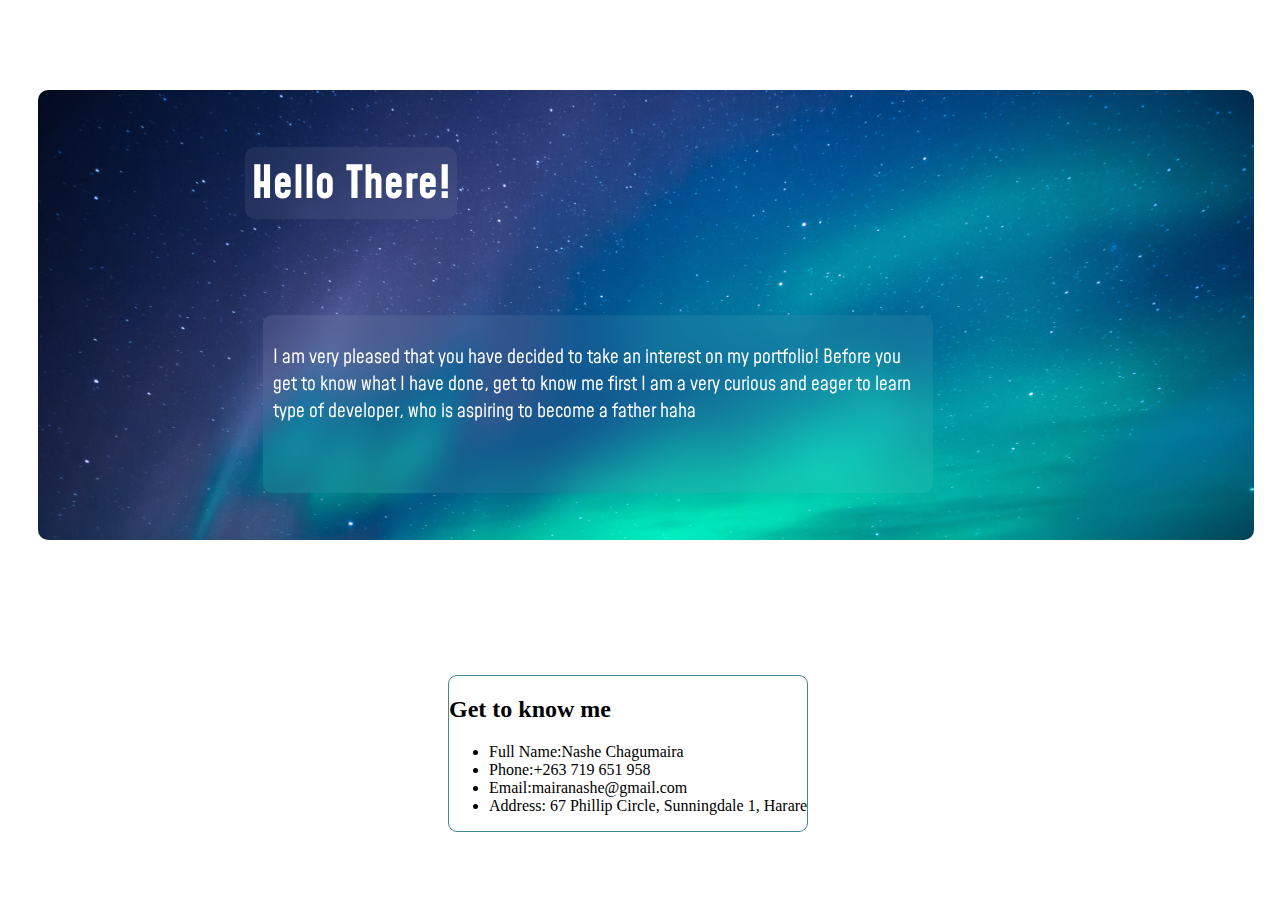
==== portfolio.html @ d49b3634 "Add files via upload" ====
<!DOCTYPE html>

<html>
    <head>
        <meta charset="utf-8">
        <meta http-equiv="X-UA-Compatible" content="IE=edge">
        <link rel="stylesheet" href="https://maxst.icons8.com/vue-static/landings/line-awesome/line-awesome/1.3.0/css/line-awesome.min.css">
        <link rel="preconnect" href="https://fonts.googleapis.com">
<link rel="preconnect" href="https://fonts.gstatic.com" crossorigin>
<link href="https://fonts.googleapis.com/css2?family=Mohave&family=Roboto+Mono:wght@100;400&display=swap" rel="stylesheet">
        <title>  My portfolio</title>
        <meta name="description" content="">
        <meta name="viewport" content="width=device-width, initial-scale=1">
        <link rel="stylesheet" href="pindex.css">
    </head>
    <body>

     <div class="social">
       <div class="media">
       
            <a href="https://www.linkedin.com/search/results/all/?keywords=nashe%20chagumaira&origin=GLOBAL_SEARCH_HEADER&sid=k6u"><i class="lab la-linkedin-in la-2x"></i></a>
            <a href="https://www.instagram.com/_nxshe4/"><i class="lab la-instagram la-2x"></i></a> 
            <a href="#"><i class="lab la-facebook la-2x"></i></a>
            <a href="https://github.com/Nxshe-116"><i class="lab la-github la-2x"></i></a>
       </div>
     </div>

        <div class="introbg"> 

         <h1 class="hello" >Hello There!</h1>
          <div class="intro">
           <br>
        <p>I am very pleased that you have decided to take an interest on my portfolio! 
         Before you get to know what I have done, get to know me first
         I am a very curious and eager to learn type of developer, who is aspiring to become a father haha</p>
    </div>
      
      </div>  
        
      <div class="About">
    <h2>Get to know me</h2>
    <ul class="info">
      <li><span class="first-block">Full Name:</span><span class="second-block">Nashe Chagumaira</span></li>
      <li><span class="first-block">Phone:</span><span class="second-block">+263 719 651 958</span></li>
      <li><span class="first-block">Email:</span><span class="second-block">mairanashe@gmail.com</span></li>
      <li><span class="first-block">Address:</span><span class="second-block"> 67 Phillip Circle, Sunningdale 1, Harare</span></li>
    </ul>
      </div>
    </body>
</html>
---- pindex.css ----
.introbg{
    background-image: url(picture.jpg);
    display: flex;
background-size: cover ;
background-repeat: no-repeat;
    position: absolute;
    height: 50%;
   top: 10%;
    width: 95%;
    border-radius: 10px;
left: 3%;
right: 5%;
}

a{
    color: #000;
}
.social{
    position: absolute;
    top:2%;
    right: 5%;
    height: 40px;
    display: flex;
    justify-content: space-around;
    border-bottom: 1px solid #408697;
    
}
.media{
    display: flex;
    justify-content: space-evenly;
}
.intro{
background-color: #ffffff10;
backdrop-filter: blur(12px);
display: flex;
position: relative;
color: white;
font-family: 'Mohave', sans-serif;
font-size: larger;
height: 35%;
padding: 10px;
width: 650px;
-webkit-backdrop-filter: blur(12px);
top: 50%;
left:1%;
border-radius: 9px;
}

.hello{
    background-color: #ffffff10;
backdrop-filter: blur(12px);
border-radius: 10px;
-webkit-backdrop-filter: blur(12px);
height: 60px;
padding: .5%;
top: 6%;
    left:17%;
    position: relative;
    color: white; 
    font-size: 45px;
    font-family: 'Mohave', sans-serif; 
}

.About{
    display: flex;
    position: absolute;
    top: 75%;
    left: 35%;
    padding: 10px,10px,10px,10px;
    border: 1PX solid #408697;
    border-radius: 9px;
display: block;
}
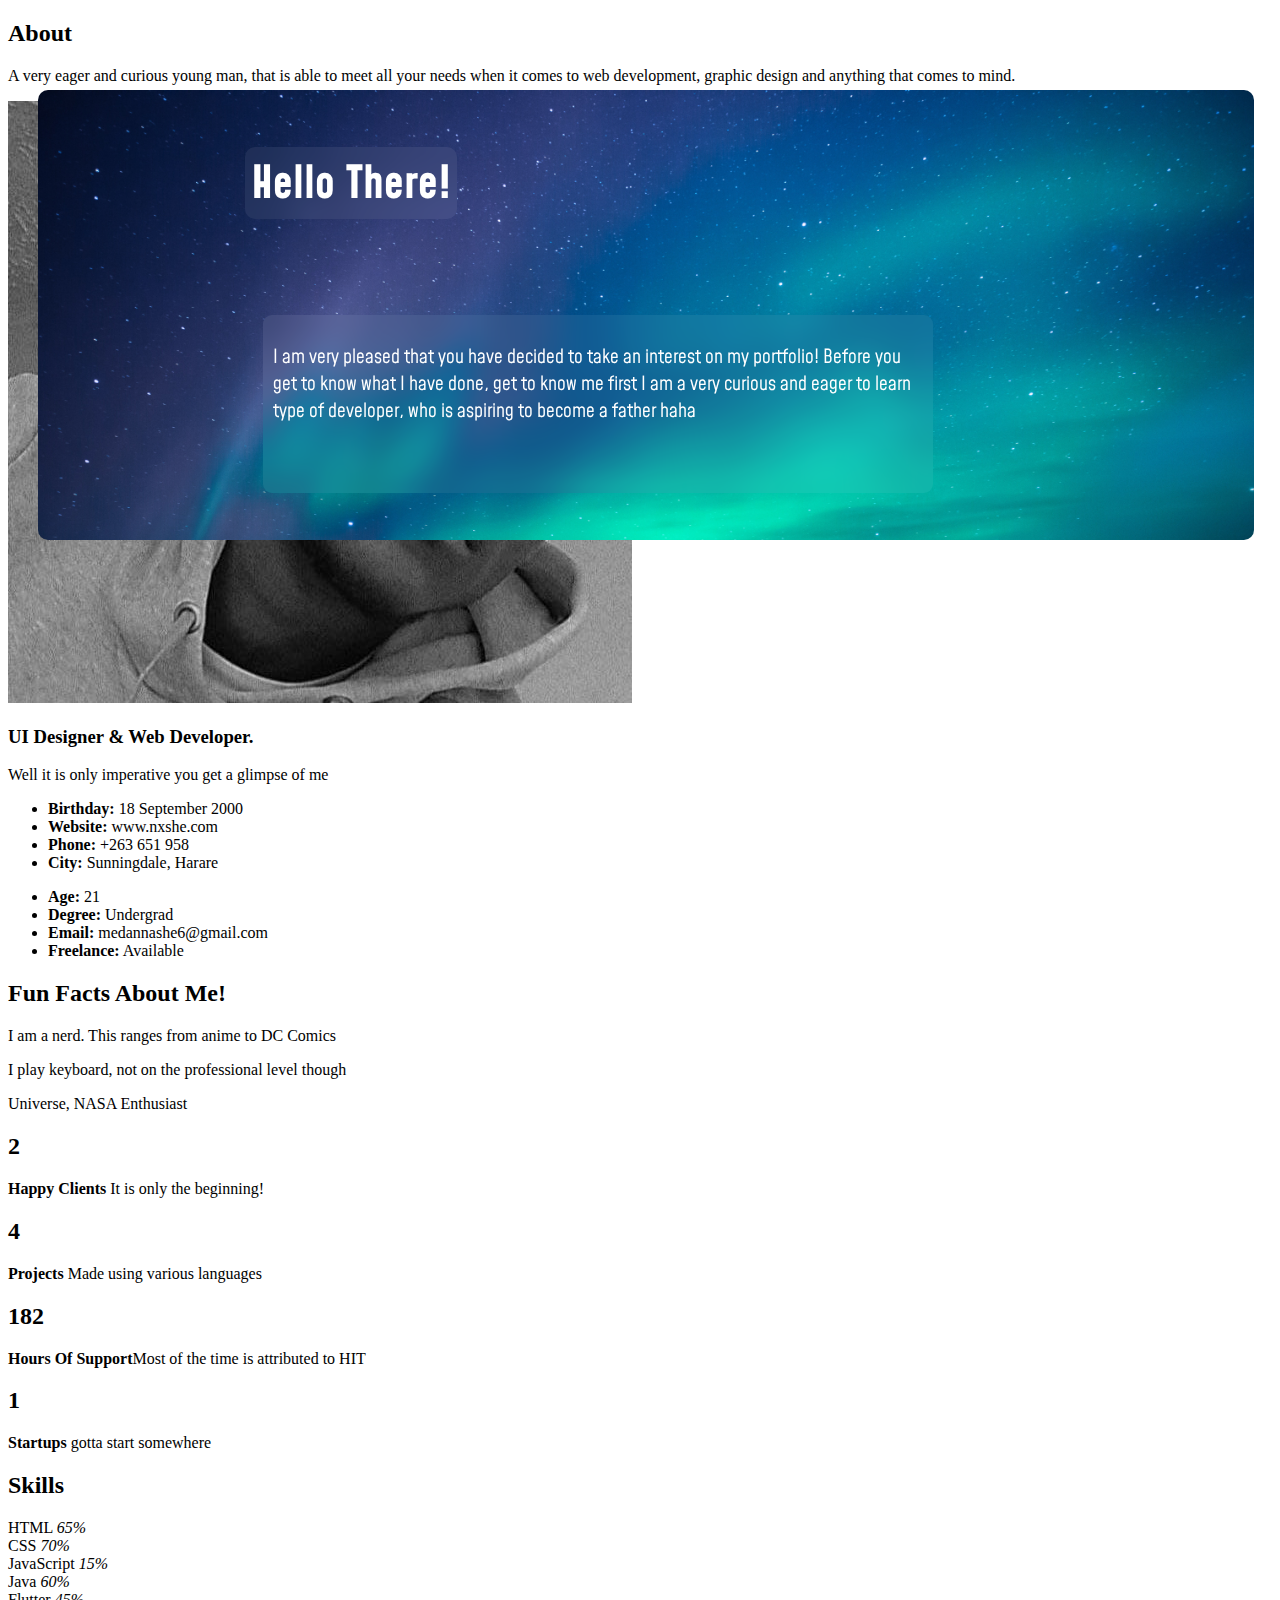
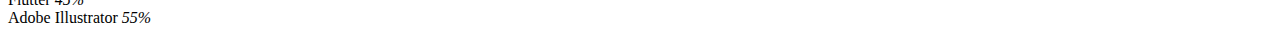
==== commit 5eed5a76: "Update portfolio.html" ====
--- a/portfolio.html
+++ b/portfolio.html
@@ -8,6 +8,7 @@
         <link rel="preconnect" href="https://fonts.googleapis.com">
 <link rel="preconnect" href="https://fonts.gstatic.com" crossorigin>
 <link href="https://fonts.googleapis.com/css2?family=Mohave&family=Roboto+Mono:wght@100;400&display=swap" rel="stylesheet">
+<link href="https://fonts.googleapis.com/css2?family=Mohave&family=Roboto+Mono:ital,wght@0,100;0,400;1,100&display=swap" rel="stylesheet">
         <title>  My portfolio</title>
         <meta name="description" content="">
         <meta name="viewport" content="width=device-width, initial-scale=1">
@@ -36,15 +37,156 @@
     </div>
       
       </div>  
+      <section id="about" class="about">
+        <div class="container">
+  
+          <div class="section-title">
+            <h2 class="abt">About</h2>
+            <p class="info">A very eager and curious young man, that is able to meet all your needs when it comes to web development, graphic design and anything that comes to mind.</p>
+          </div>
+  
+          <div class="row">
+            <div class="col4" data-aos="fade-right">
+              <img src="ME.jpg" class="img" alt="">
+            </div>
+            <div class="about-content">
+              <h3 class="titles">UI Designer &amp; Web Developer.</h3>
+              <p class="eh">
+              Well it is only imperative you get a glimpse of me
+              </p>
+              <div class="row1">
+                <div class="col">
+                  <ul>
+                    <li><i id="ed" class="la la-chevron-right"></i> <strong>Birthday:</strong> <span>18 September 2000</span></li>
+                    <li><i id="ed" class="la la-chevron-right"></i> <strong>Website:</strong> <span>www.nxshe.com</span></li>
+                    <li><i id="ed" class="la la-chevron-right"></i> <strong>Phone:</strong> <span>+263 651 958</span></li>
+                    <li><i id="ed" class="la la-chevron-right"></i> <strong>City:</strong> <span>Sunningdale, Harare</span></li>
+                  </ul>
+                </div>
+                <div class="col">
+                  <ul>
+                    <li><i id="ed" class="la la-chevron-right"></i> <strong>Age:</strong> <span>21</span></li>
+                    <li><i id="ed" class="la la-chevron-right"></i> <strong>Degree:</strong> <span>Undergrad</span></li>
+                    <li><i id="ed" class="la la-chevron-right"></i> <strong>Email:</strong> <span>medannashe6@gmail.com</span></li>
+                    <li><i id="ed" class="la la-chevron-right"></i> <strong>Freelance:</strong> <span>Available</span></li>
+                  </ul>
+                </div>
+              </div>
+            
+            </div>
+          </div>
+          <!--End of about-->
+
+          <section id="facts" class="facts">
+            <div class="container">
+      
+              <div class="section-title">
+                <h2 class="abt">Fun Facts About Me!</h2>
+                <p class="ff">I am a nerd. This ranges from anime to DC Comics</p>
+                <p class="ff">I play keyboard, not on the professional level though</p>
+                <p class="ff">Universe, NASA Enthusiast</p>
+              </div>
+      
+              <div class="information1">
+      
+                <div>
+                  <div class="count-box">
+                    <h2 class="fig"><i class="lar la-grin-beam"></i>  2</h2>
+ 
+                    <p><strong>Happy Clients</strong> It is only the beginning!</p>
+                  </div>
+                </div>
+
+                <div>
+                  <div class="count-box">
+                    <h2 class="fig"><i class="las la-tasks"></i> 4</h2>
+                    
+                    <p><strong>Projects</strong> Made using various languages</p>
+                  </div>
+                </div>
+      
+                <div>
+                  <div class="count-box">
+                     <h2 class="fig"><i class="las la-headset"></i>182</h2>
+              <p><strong>Hours Of Support</strong>Most of the time is attributed to HIT</p>
+                  </div>
+                </div>
+      
+                <div >
+                  <div class="count-box">
+                     <h2 class="fig"><i class="lar la-user-circle "></i> 1</h2>
+                  
+                    <p><strong>Startups</strong> gotta start somewhere</p>
+                  </div>
+                </div>
+      
+              
+      </div>
+            </div>
+            <!--End of Facts-->
+
+            <section id="skills" class="skills section-bg">
+              <div class="section-title">
+                  <h2 class="abt">Skills</h2>
+                </div>
+                <div class="container1">
+                      
         
-      <div class="About">
-    <h2>Get to know me</h2>
-    <ul class="info">
-      <li><span class="first-block">Full Name:</span><span class="second-block">Nashe Chagumaira</span></li>
-      <li><span class="first-block">Phone:</span><span class="second-block">+263 719 651 958</span></li>
-      <li><span class="first-block">Email:</span><span class="second-block">mairanashe@gmail.com</span></li>
-      <li><span class="first-block">Address:</span><span class="second-block"> 67 Phillip Circle, Sunningdale 1, Harare</span></li>
-    </ul>
-      </div>
+                <div class="row-skills-content">
+        
+                  <div class="col5">
+        
+                    <div class="progress">
+                      <span class="skill">HTML <i class="val">65%</i></span>
+                      <div class="progress-bar-wrap">
+                        <div class="progress-bar" role="progressbar" aria-valuenow="65" aria-valuemin="0" aria-valuemax="100"></div>
+                      </div>
+                    </div>
+        
+                    <div class="progress">
+                      <span class="skill">CSS <i class="val">70%</i></span>
+                      <div class="progress-bar-wrap">
+                        <div class="progress-bar" role="progressbar" aria-valuenow="70" aria-valuemin="0" aria-valuemax="100"></div>
+                      </div>
+                    </div>
+        
+                    <div class="progress">
+                      <span class="skill">JavaScript <i class="val">15%</i></span>
+                      <div class="progress-bar-wrap">
+                        <div class="progress-bar" role="progressbar" aria-valuenow="15" aria-valuemin="0" aria-valuemax="100"></div>
+                      </div>
+                    </div>
+        
+                  </div>
+        
+                  <div class="col6">
+        
+                    <div class="progress">
+                      <span class="skill">Java <i class="val">60%</i></span>
+                      <div class="progress-bar-wrap">
+                        <div class="progress-bar" role="progressbar" aria-valuenow="60" aria-valuemin="0" aria-valuemax="100"></div>
+                      </div>
+                    </div>
+        
+                    <div class="progress">
+                      <span class="skill">Flutter <i class="val">45%</i></span>
+                      <div class="progress-bar-wrap">
+                        <div class="progress-bar" role="progressbar" aria-valuenow="45" aria-valuemin="0" aria-valuemax="100"></div>
+                      </div>
+                    </div>
+        
+                    <div class="progress">
+                      <span class="skill">Adobe Illustrator <i class="val">55%</i></span>
+                      <div class="progress-bar-wrap">
+                        <div class="progress-bar" role="progressbar" aria-valuenow="55" aria-valuemin="0" aria-valuemax="100"></div>
+                      </div>
+                    </div>
+        
+                  </div>
+        
+                </div>
+        
+              </div>
+            </section>
     </body>
-</html>+</html>
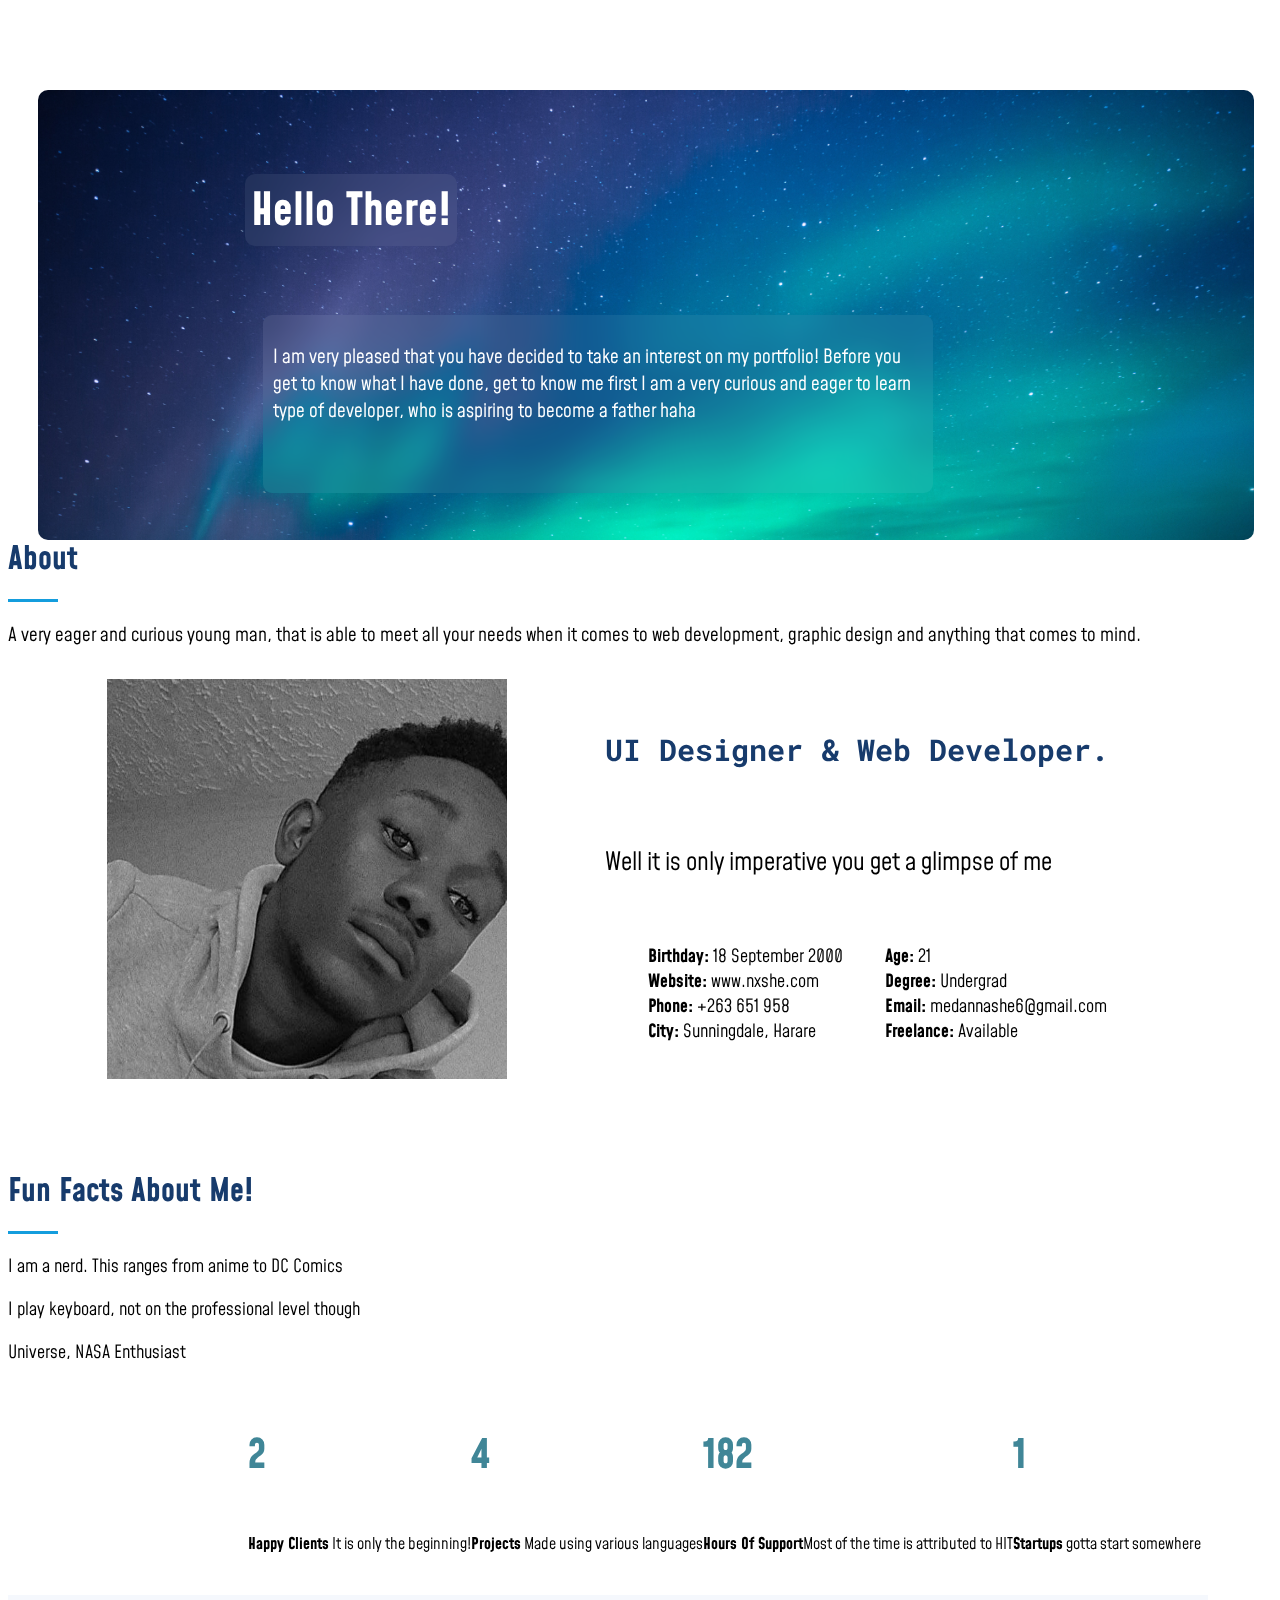
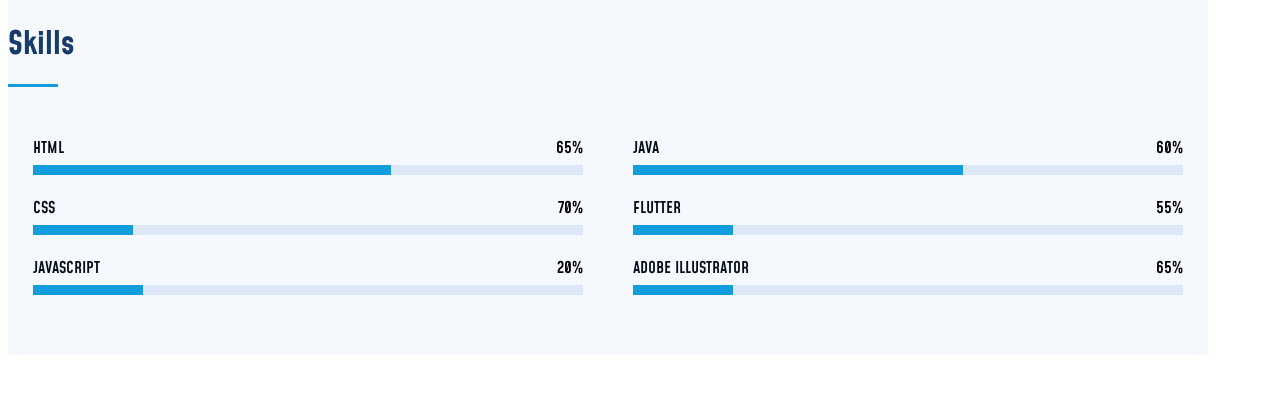
==== commit 45aa8502: "Update portfolio.html" ====
--- a/portfolio.html
+++ b/portfolio.html
@@ -139,21 +139,21 @@
                     <div class="progress">
                       <span class="skill">HTML <i class="val">65%</i></span>
                       <div class="progress-bar-wrap">
-                        <div class="progress-bar" role="progressbar" aria-valuenow="65" aria-valuemin="0" aria-valuemax="100"></div>
+                        <div id="HTML" class="progress-bar"></div>
                       </div>
                     </div>
         
                     <div class="progress">
                       <span class="skill">CSS <i class="val">70%</i></span>
                       <div class="progress-bar-wrap">
-                        <div class="progress-bar" role="progressbar" aria-valuenow="70" aria-valuemin="0" aria-valuemax="100"></div>
+                        <div id="css" class="progress-bar"></div>
                       </div>
                     </div>
         
                     <div class="progress">
-                      <span class="skill">JavaScript <i class="val">15%</i></span>
+                      <span class="skill">JavaScript <i class="val">20%</i></span>
                       <div class="progress-bar-wrap">
-                        <div class="progress-bar" role="progressbar" aria-valuenow="15" aria-valuemin="0" aria-valuemax="100"></div>
+                        <div id="JS" class="progress-bar"></div>
                       </div>
                     </div>
         
@@ -164,21 +164,21 @@
                     <div class="progress">
                       <span class="skill">Java <i class="val">60%</i></span>
                       <div class="progress-bar-wrap">
-                        <div class="progress-bar" role="progressbar" aria-valuenow="60" aria-valuemin="0" aria-valuemax="100"></div>
+                        <div id="java" class="progress-bar"></div>
                       </div>
                     </div>
         
                     <div class="progress">
-                      <span class="skill">Flutter <i class="val">45%</i></span>
+                      <span class="skill">Flutter <i class="val">55%</i></span>
                       <div class="progress-bar-wrap">
-                        <div class="progress-bar" role="progressbar" aria-valuenow="45" aria-valuemin="0" aria-valuemax="100"></div>
+                        <div class="progress-bar"></div>
                       </div>
                     </div>
         
                     <div class="progress">
-                      <span class="skill">Adobe Illustrator <i class="val">55%</i></span>
+                      <span class="skill">Adobe Illustrator <i class="val">65%</i></span>
                       <div class="progress-bar-wrap">
-                        <div class="progress-bar" role="progressbar" aria-valuenow="55" aria-valuemin="0" aria-valuemax="100"></div>
+                        <div class="progress-bar"></div>
                       </div>
                     </div>
         
--- a/pindex.css
+++ b/pindex.css
@@ -1,3 +1,11 @@
+i{
+    color: #000;
+}
+.eh{
+    font-family: 'Mohave', sans-serif; 
+    font-size: 25px;
+}
+
 .introbg{
     background-image: url(picture.jpg);
     display: flex;
@@ -53,7 +61,7 @@
 -webkit-backdrop-filter: blur(12px);
 height: 60px;
 padding: .5%;
-top: 6%;
+top: 12%;
     left:17%;
     position: relative;
     color: white; 
@@ -72,3 +80,196 @@
 display: block;
 }
 
+.about .content h3 {
+    font-weight: 700;
+    font-size: 26px;
+    color: #173b6c;
+  }
+  .about .content ul {
+    list-style: none;
+    padding: 0;
+  }
+  .about .content ul li {
+    margin-bottom: 20px;
+    display: flex;
+    align-items: center;
+  }
+  .about .content ul strong {
+    margin-right: 10px;
+  }
+  .about .content ul i {
+    font-size: 16px;
+    margin-right: 5px;
+    color: #149ddd;
+    line-height: 0;
+  }
+  .about .content p:last-child {
+    margin-bottom: 0;
+  }
+  
+  section {
+    padding: 60px 0;
+    overflow: hidden;
+  }
+  
+  .section-bg {
+    background: #f5f8fd;
+  }
+  
+  .section-title {
+    padding-bottom: 30px;
+  }
+  .section-title h2 {
+    font-size: 32px;
+    font-weight: bold;
+    margin-bottom: 20px;
+    padding-bottom: 20px;
+    position: relative;
+    color: #173b6c;
+  }
+  .section-title h2::after {
+    content: "";
+    position: absolute;
+    display: block;
+    width: 50px;
+    height: 3px;
+    background: #149ddd;
+    bottom: 0;
+    left: 0;
+  }
+  .section-title p {
+    margin-bottom: 0;
+  }
+
+  #about{
+      display: flex;
+      position: absolute;
+      top: 50%;
+  }
+
+  .img{
+      height: 400px;
+      width: 400px;
+  }
+
+  .about-content{
+      display: flex;
+      flex-direction: column;
+      justify-content: space-evenly;
+    
+  }
+ 
+  .row, .row1{
+    display: flex;
+    flex-direction: row;
+    justify-content: space-evenly;
+  }
+
+  .li, ul{
+list-style: none;
+  }
+
+.col, .ff{
+    font-family: 'Mohave', sans-serif; 
+font-size: large;
+  }
+
+.titles{
+    font-size: 30px;
+    font-family: 'Roboto Mono', monospace;
+color: #173b6c;
+}
+
+#ed{
+    color: #149ddd;
+}
+
+.abt{
+    font-family: 'Mohave', sans-serif; 
+    
+}
+
+.information1{
+    display: flex;
+    justify-content: space-between;
+    font-family: 'Mohave', sans-serif; 
+    position: absolute;
+    left: 20%;
+ 
+}
+
+.fig{
+    font-size: 40px;
+    color: #408697 ;
+}
+
+.count-box{
+    display: flex;
+    justify-content: space-between;
+    flex-direction: column;
+}
+
+#skills{
+    display: flex;
+    position: relative;
+    flex-direction: column;
+    top: 200px;
+    width: 1200px;
+    height: 500px;
+    padding: 0px;
+}
+
+.skills .progress {
+    height: 60px;
+    display: block;
+    background: none;
+    border-radius: 0;
+  }
+  .skills .progress .skill {
+    padding: 0;
+    margin: 0 0 6px 0;
+    text-transform: uppercase;
+    display: block;
+    font-weight: 600;
+    font-family: 'Mohave', sans-serif; 
+    color: #050d18;
+  }
+  .skills .progress .skill .val {
+    float: right;
+    font-style: normal;
+  }
+  .skills .progress-bar-wrap {
+    background: #dce8f8;
+    height: 10px;
+    width: 550px;
+  }
+  .skills .progress-bar {
+    width: 100px;
+    height: 10px;
+    transition: 0.9s;
+    background-color: #149ddd;
+
+  }
+  
+  .row-skills-content{
+      display: flex;
+      flex-direction: row;
+      justify-content: space-around;
+  }
+
+  .info{
+    font-family: 'Mohave', sans-serif; 
+    font-size: 19px;
+  }
+
+  .container1{
+      display: flex;
+      flex-direction: column;
+  }
+
+  #HTML{width: 65%;}
+  #CSS{width: 70%;}
+  #JS{width: 20%;}
+  #java{width: 60%;}
+  #flutter{width: 55%;}
+  #ai{width: 65%;}
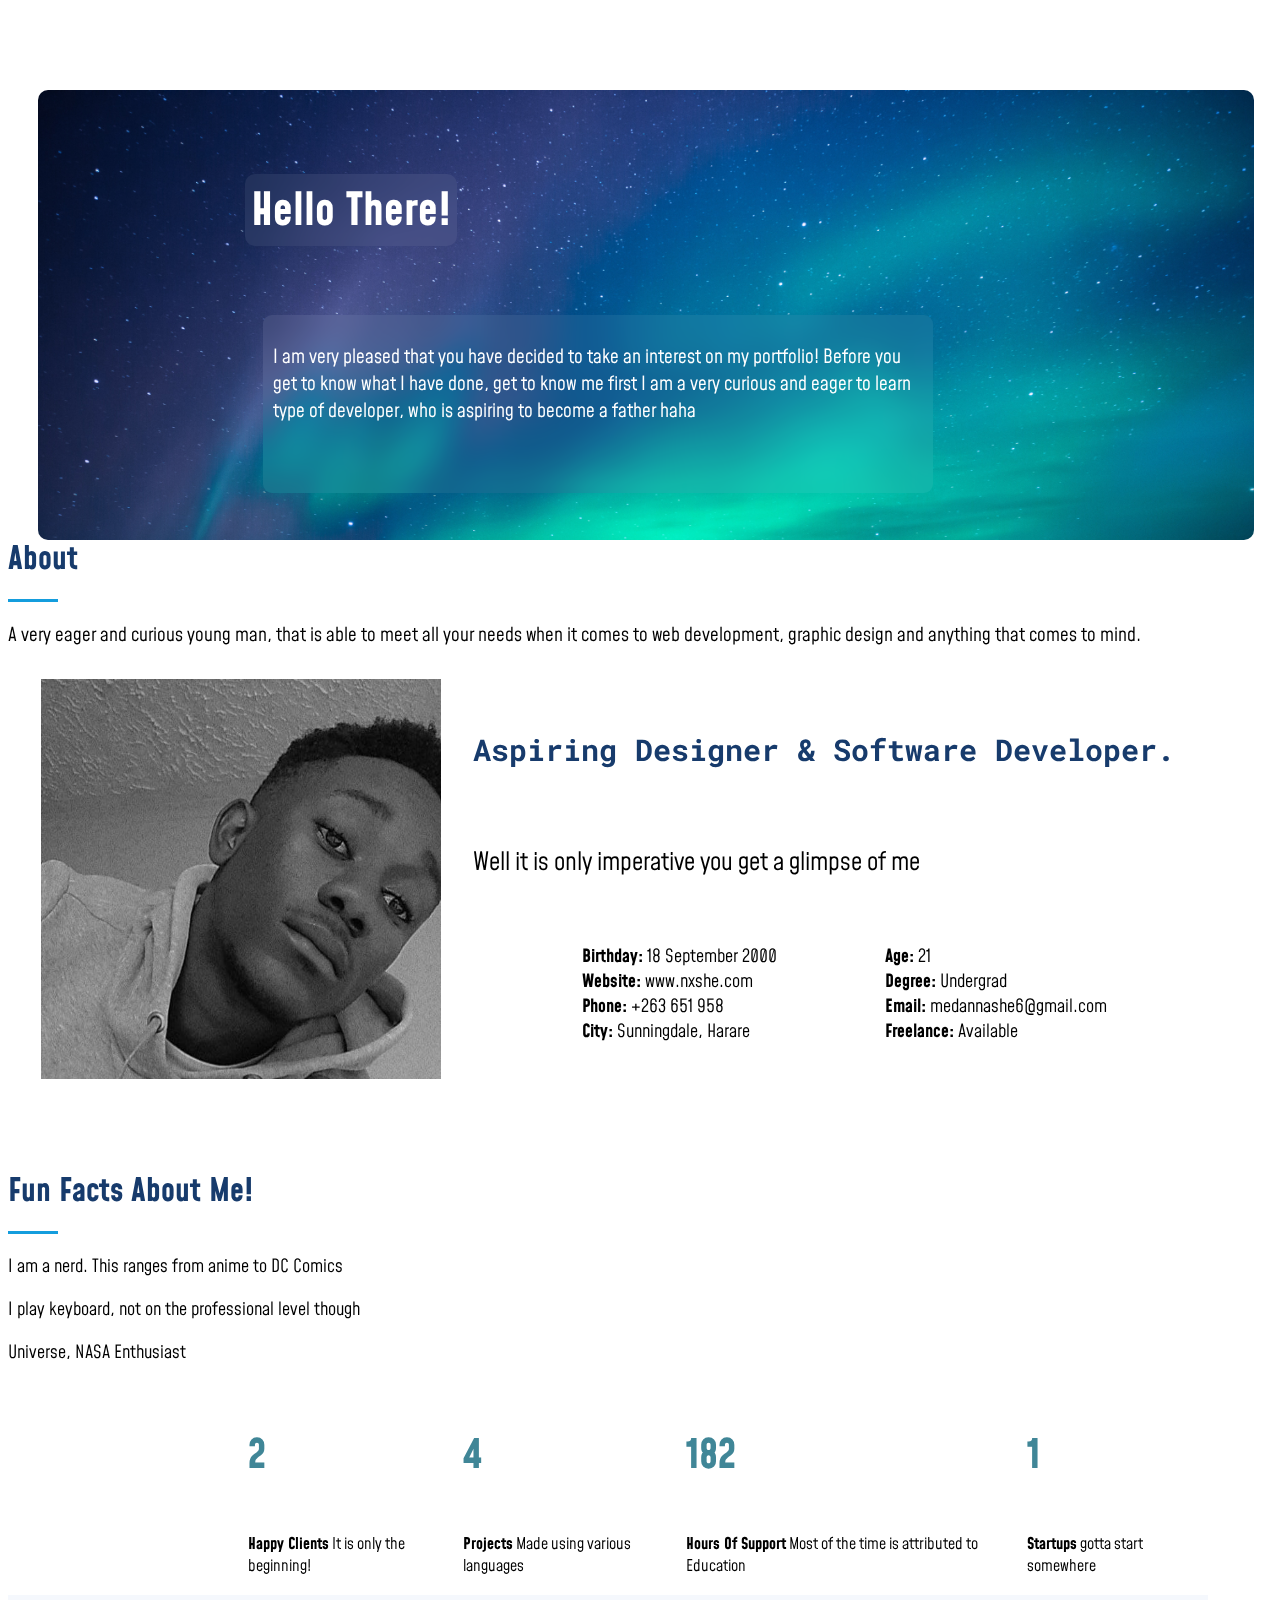
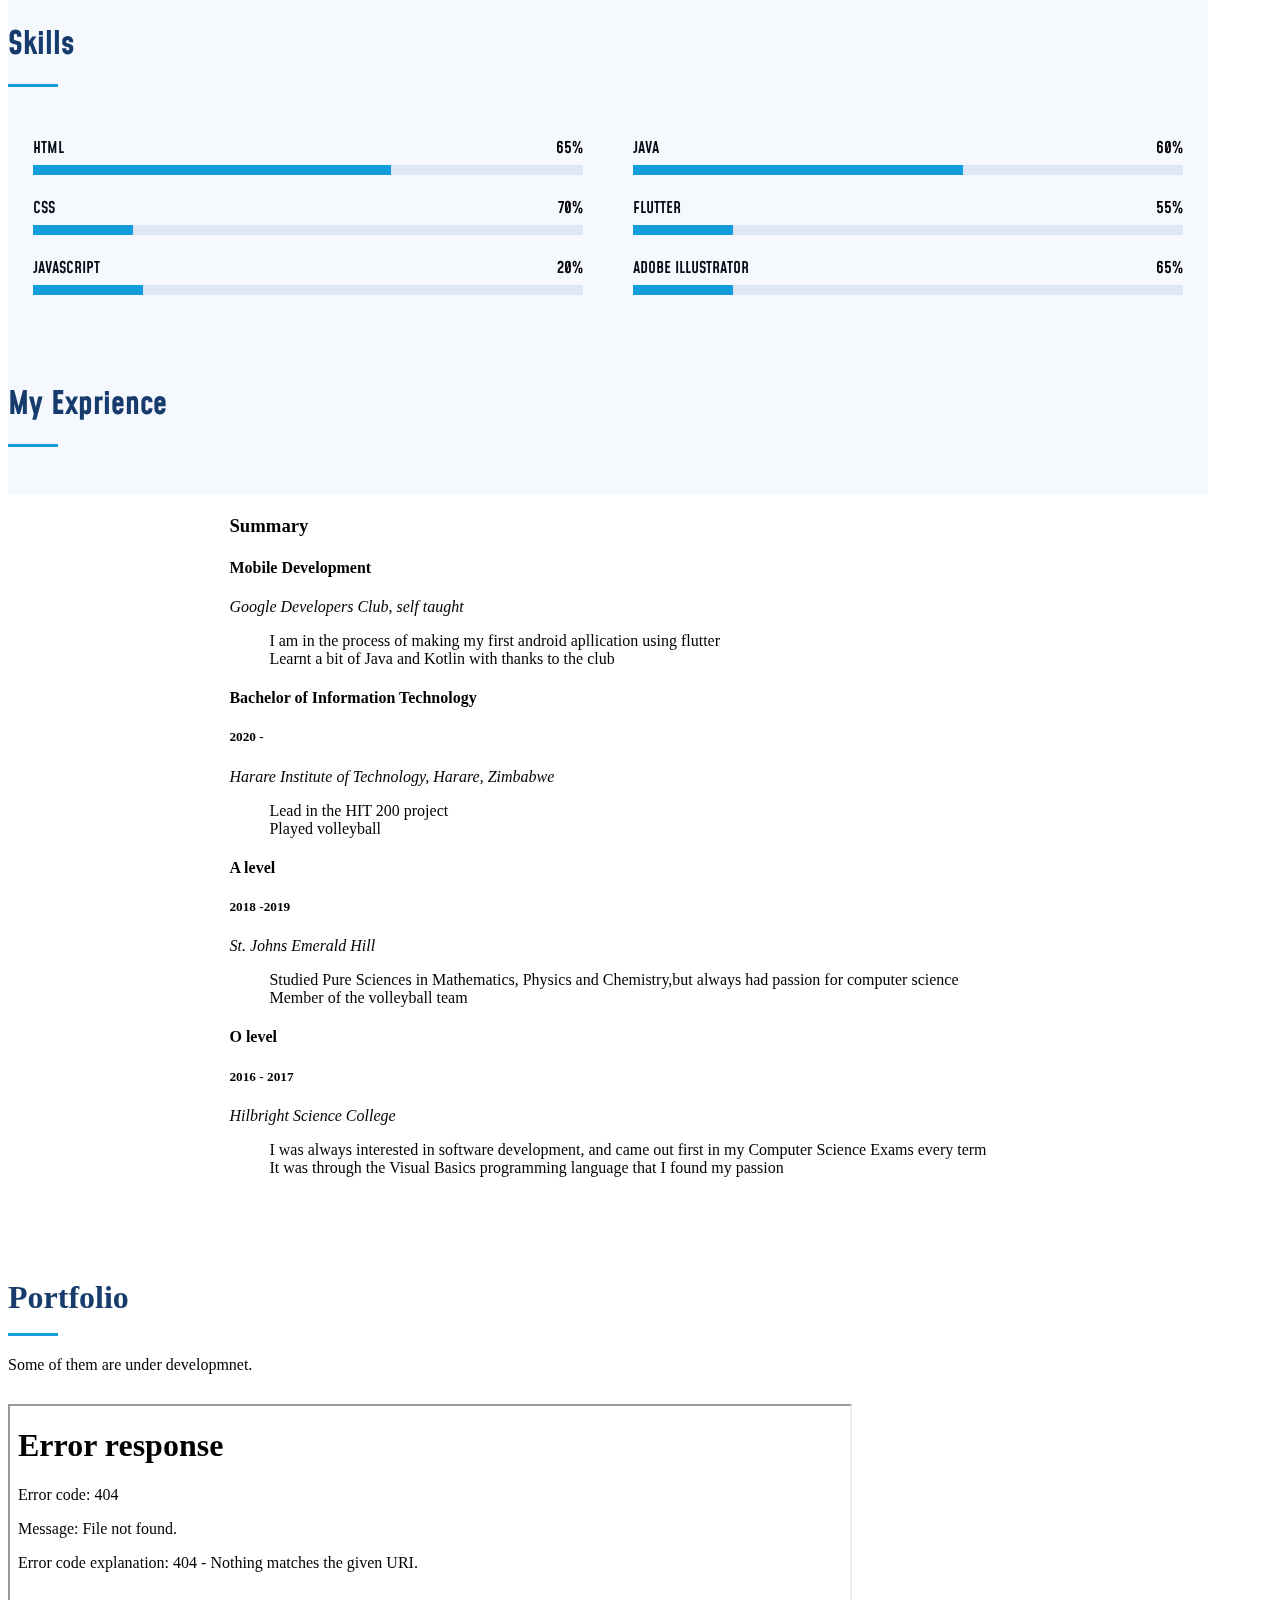
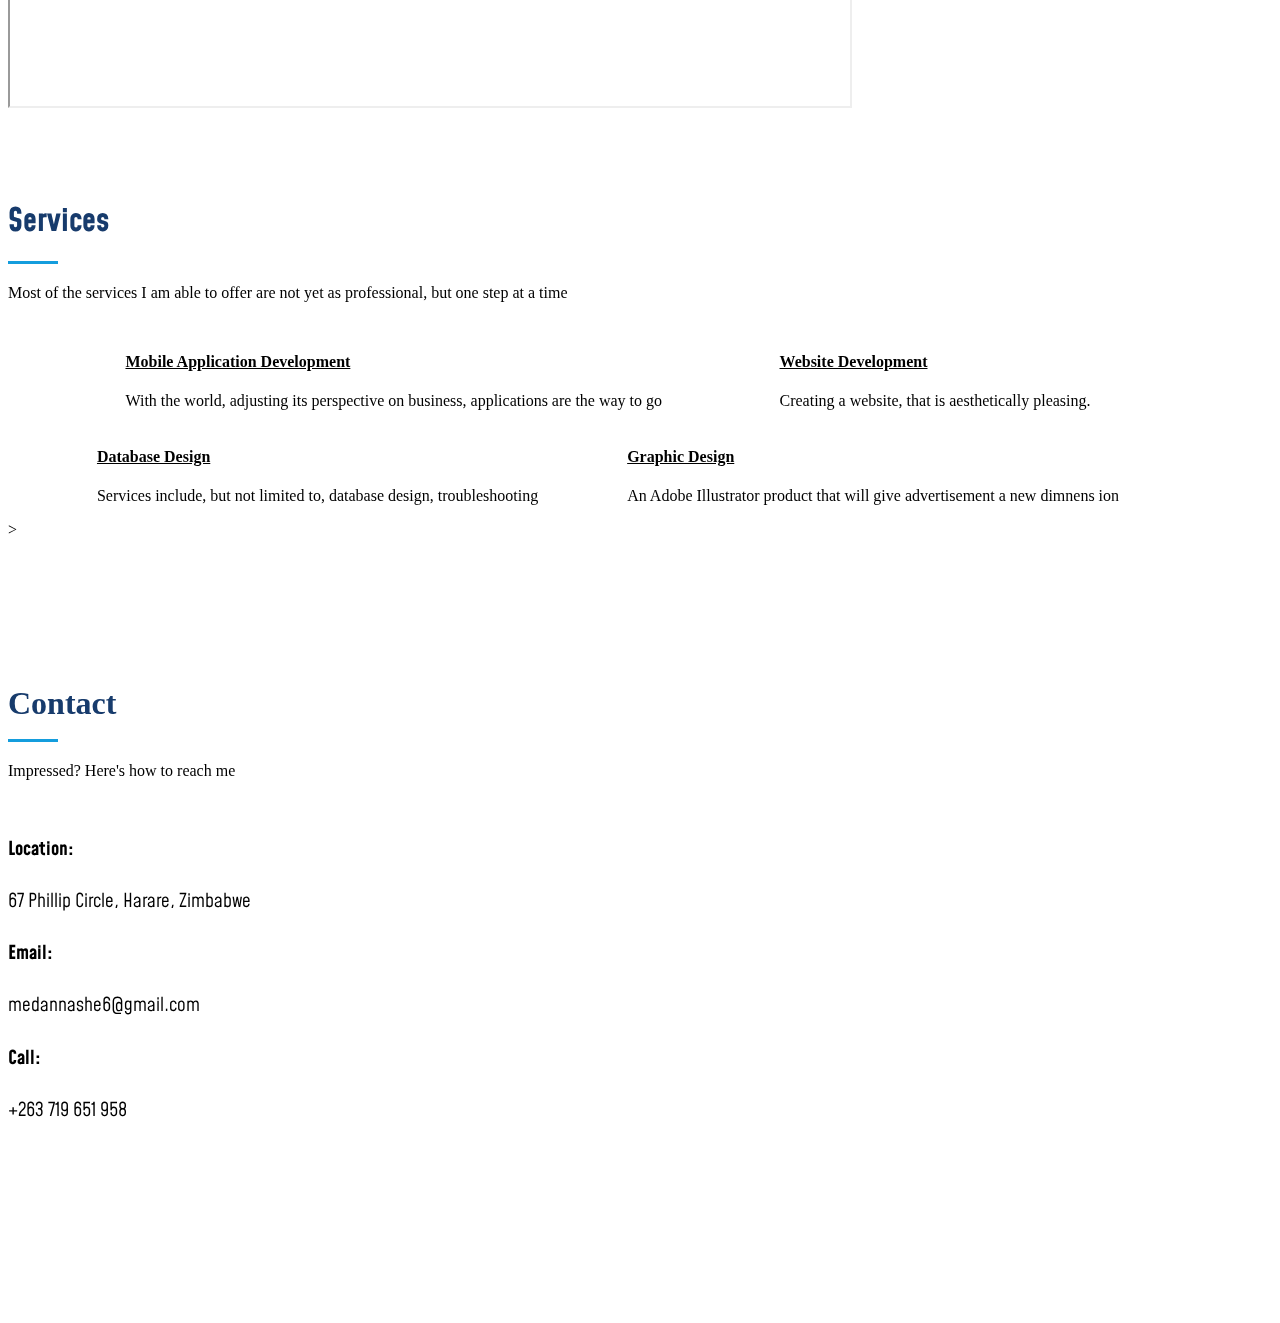
==== commit 162c2de3: "Update portfolio.html" ====
--- a/portfolio.html
+++ b/portfolio.html
@@ -14,6 +14,7 @@
         <meta name="viewport" content="width=device-width, initial-scale=1">
         <link rel="stylesheet" href="pindex.css">
     </head>
+  
     <body>
 
      <div class="social">
@@ -50,7 +51,7 @@
               <img src="ME.jpg" class="img" alt="">
             </div>
             <div class="about-content">
-              <h3 class="titles">UI Designer &amp; Web Developer.</h3>
+              <h3 class="titles">Aspiring Designer &amp; Software Developer.</h3>
               <p class="eh">
               Well it is only imperative you get a glimpse of me
               </p>
@@ -108,7 +109,7 @@
                 <div>
                   <div class="count-box">
                      <h2 class="fig"><i class="las la-headset"></i>182</h2>
-              <p><strong>Hours Of Support</strong>Most of the time is attributed to HIT</p>
+              <p><strong>Hours Of Support</strong> Most of the time is attributed to Education</p>
                   </div>
                 </div>
       
@@ -188,5 +189,143 @@
         
               </div>
             </section>
+
+            <section id="Edbg" class="Edbg">
+              <div class="container">
+        
+                <div class="section-title">
+                  <h2 class="abt">My Exprience</h2>
+                </div>
+        
+                <div class="row">
+                  <div>
+                    <h3 class="Edbg-title">Summary</h3>
+                    <div class="Edbg-item">
+                      <h4> Mobile Development</h4>
+                      <p><em>Google Developers Club, self taught</em></p>
+                      <ul>
+                        <li>I am in the process of making my first android apllication using flutter</li>
+                        <li> Learnt a bit of Java and Kotlin with thanks to the club</li>
+                        
+                      </ul>
+                    </div>
+
+                    <div class="Edbg-item">
+                      <h4>Bachelor of Information Technology</h4>
+                      <h5>2020 - </h5>
+                      <p><em>Harare Institute of Technology, Harare, Zimbabwe</em></p>
+                      <ul>
+                        <li class="bg">Lead in the HIT 200 project</li>
+                        <li class="bg">Played volleyball</li>
+                    </div>
+                    <div class="Edbg-item">
+                      <h4>A level</h4>
+                      <h5>2018 -2019 </h5>
+                      <p><em>St. Johns Emerald Hill</em></p>
+                      <ul>
+                        <li class="bg">Studied Pure Sciences in Mathematics, Physics and Chemistry,but always had passion for computer science</li>
+                        <li class="bg">Member of the volleyball team</li>
+                      
+                    </div>
+
+
+                    <div class="Edbg-item">
+                      <h4>O level</h4>
+                      <h5>2016 - 2017 </h5>
+                      <p><em>Hilbright Science College</em></p>
+                      <ul>
+                        <li class="bg" >I was always interested in software development, and came out first in my Computer Science Exams every term</li>
+                        <li class="bg"> It was through the Visual Basics programming language that I found my passion</li>
+                    </div>
+                      </div>
+                  </div>
+                 
+              </div>
+            </section>
+              
+            <div class="section-title">
+              <h2>Portfolio</h2>
+              <p>Some of them are under developmnet.</p>
+      </div>
+      <iframe scrolling="no"  src="simple.html" width="70%" height="300" >
+      </iframe>
+    
+      
+      <section id="services" class="services">
+        <div class="servicecontainer">
+  
+          <div class="section-title">
+            <h2 class="abt">Services</h2>
+            <p> Most of the services I am able to offer are not yet as professional, but one step at a time</p> </div>
+  
+          <div class="row">
+            <div class="icon-box">
+              <div class="icon"><i class="la la-mobile phone"></i></div>
+              <h4 class="title"><a href="">Mobile Application Development</a></h4>
+              <p class="description">With the world, adjusting its perspective on business, applications are the way to go</p>
+            </div>
+            <div class="icon-box">
+              <div class="icon"><i class="las la-desktop"></i></div>
+              <h4 class="title"><a href="">Website Development</a></h4>
+              <p class="description">Creating a website, that is aesthetically pleasing.</p>
+            </div>
+           
+</div>
+<div class="row">
+  <div class="icon-box">
+    <div class="icon"><i class="las la-database"></i></div>
+    <h4 class="title"><a href="">Database Design</a></h4>
+    <p class="description">Services include, but not limited to, database design, troubleshooting</p>
+  </div>
+  <div class="icon-box">
+    <div class="icon"><i class="lab la-adobe"></i></div>
+    <h4 class="title"><a href="">Graphic Design</a></h4>
+    <p class="description">An Adobe Illustrator product that will give advertisement a new dimnens  ion</p>
+  </div>
+
+  </div>
+  </div>>
+</section>
+
+<section id="contact" class="contact">
+  <div class="container">
+
+    <div class="section-title">
+      <h2>Contact</h2>
+      <p>Impressed? Here's how to reach me</p>
+    </div>
+
+    <div class="card-row">
+
+      <div class="col7">
+        <div class="info">
+          <div class="address">
+            <i class="lar la-map"></i>
+            <h4>Location:</h4>
+            <p>67 Phillip Circle, Harare, Zimbabwe</p>
+          </div>
+
+          <div class="email">
+            <i class="la la-envelope"></i>
+            <h4>Email:</h4>
+            <p>medannashe6@gmail.com</p>
+          </div>
+
+          <div class="phone">
+            <i class="la la-phone"></i>
+            <h4>Call:</h4>
+            <p>+263 719 651 958</p>
+          </div>
+
+         </div>
+
+      </div>
+
+     
+    </div>
+
+  </div>
+</section>
+
     </body>
 </html>
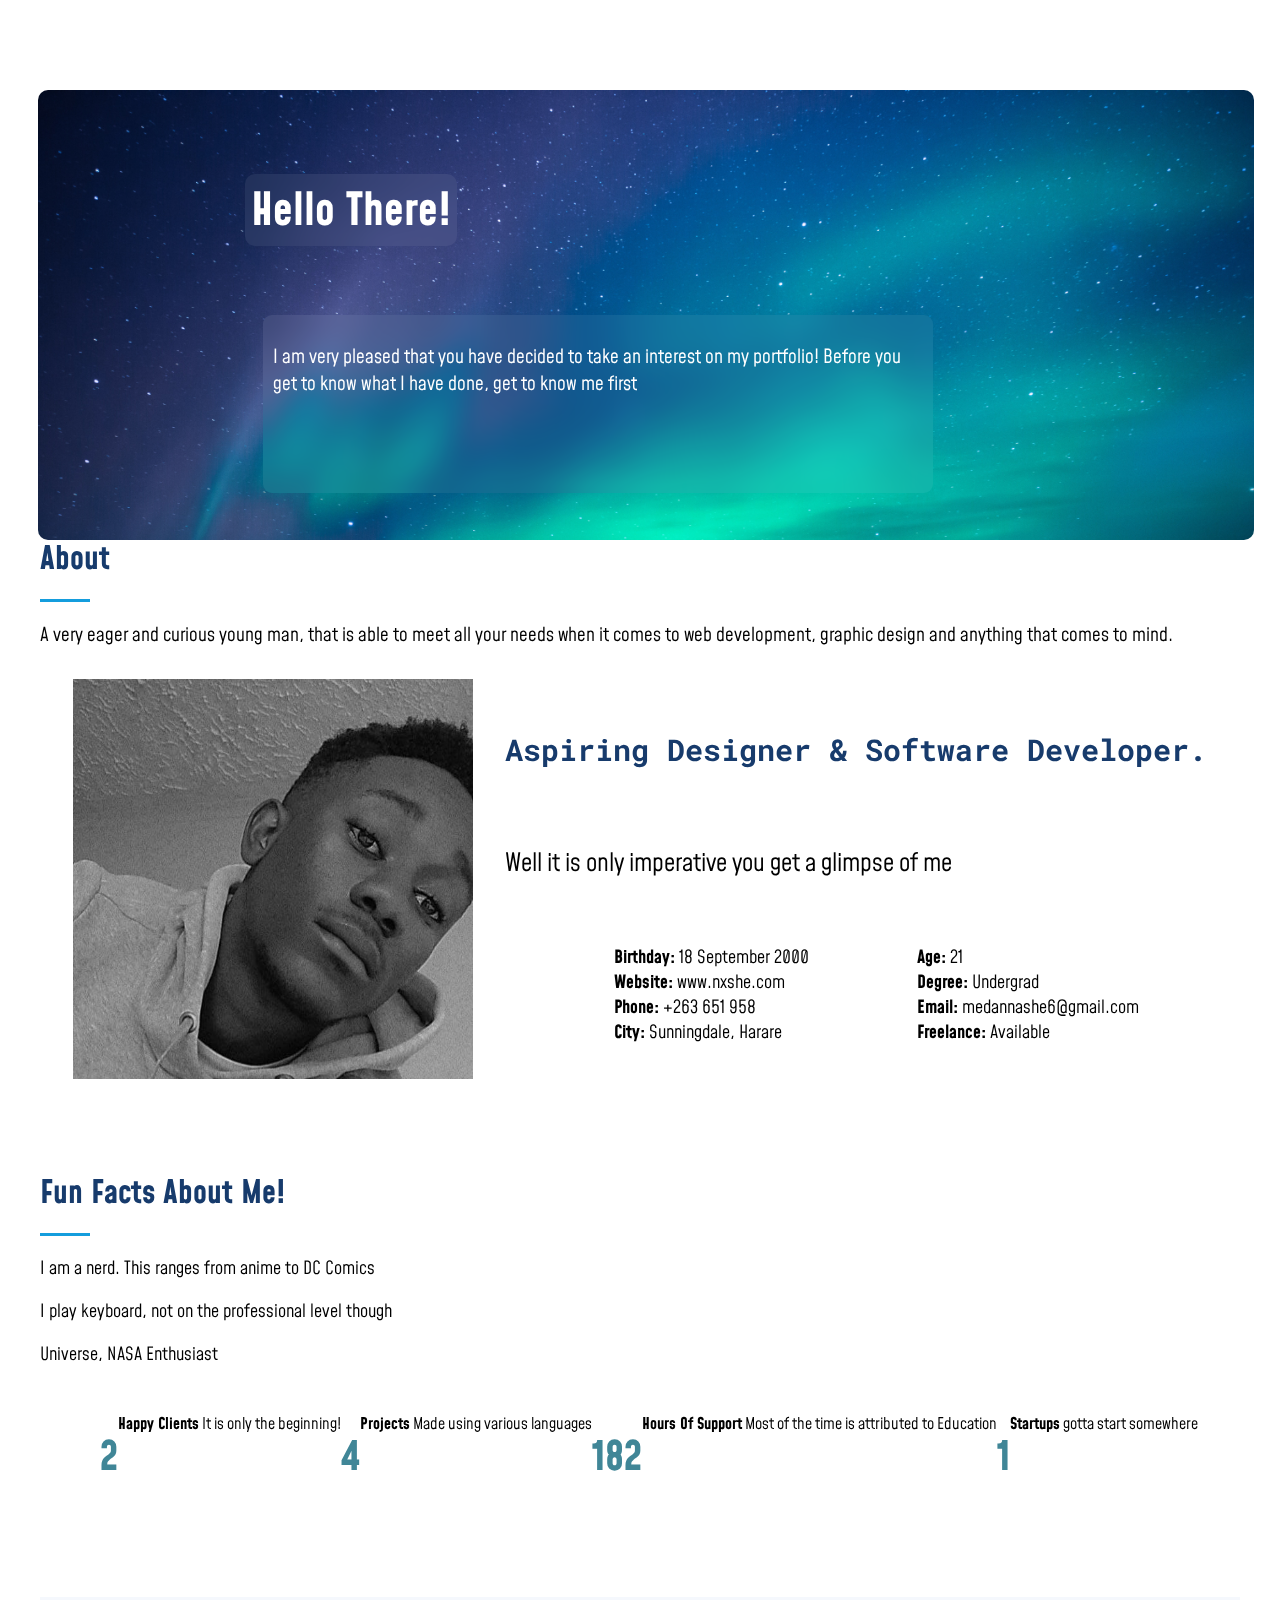
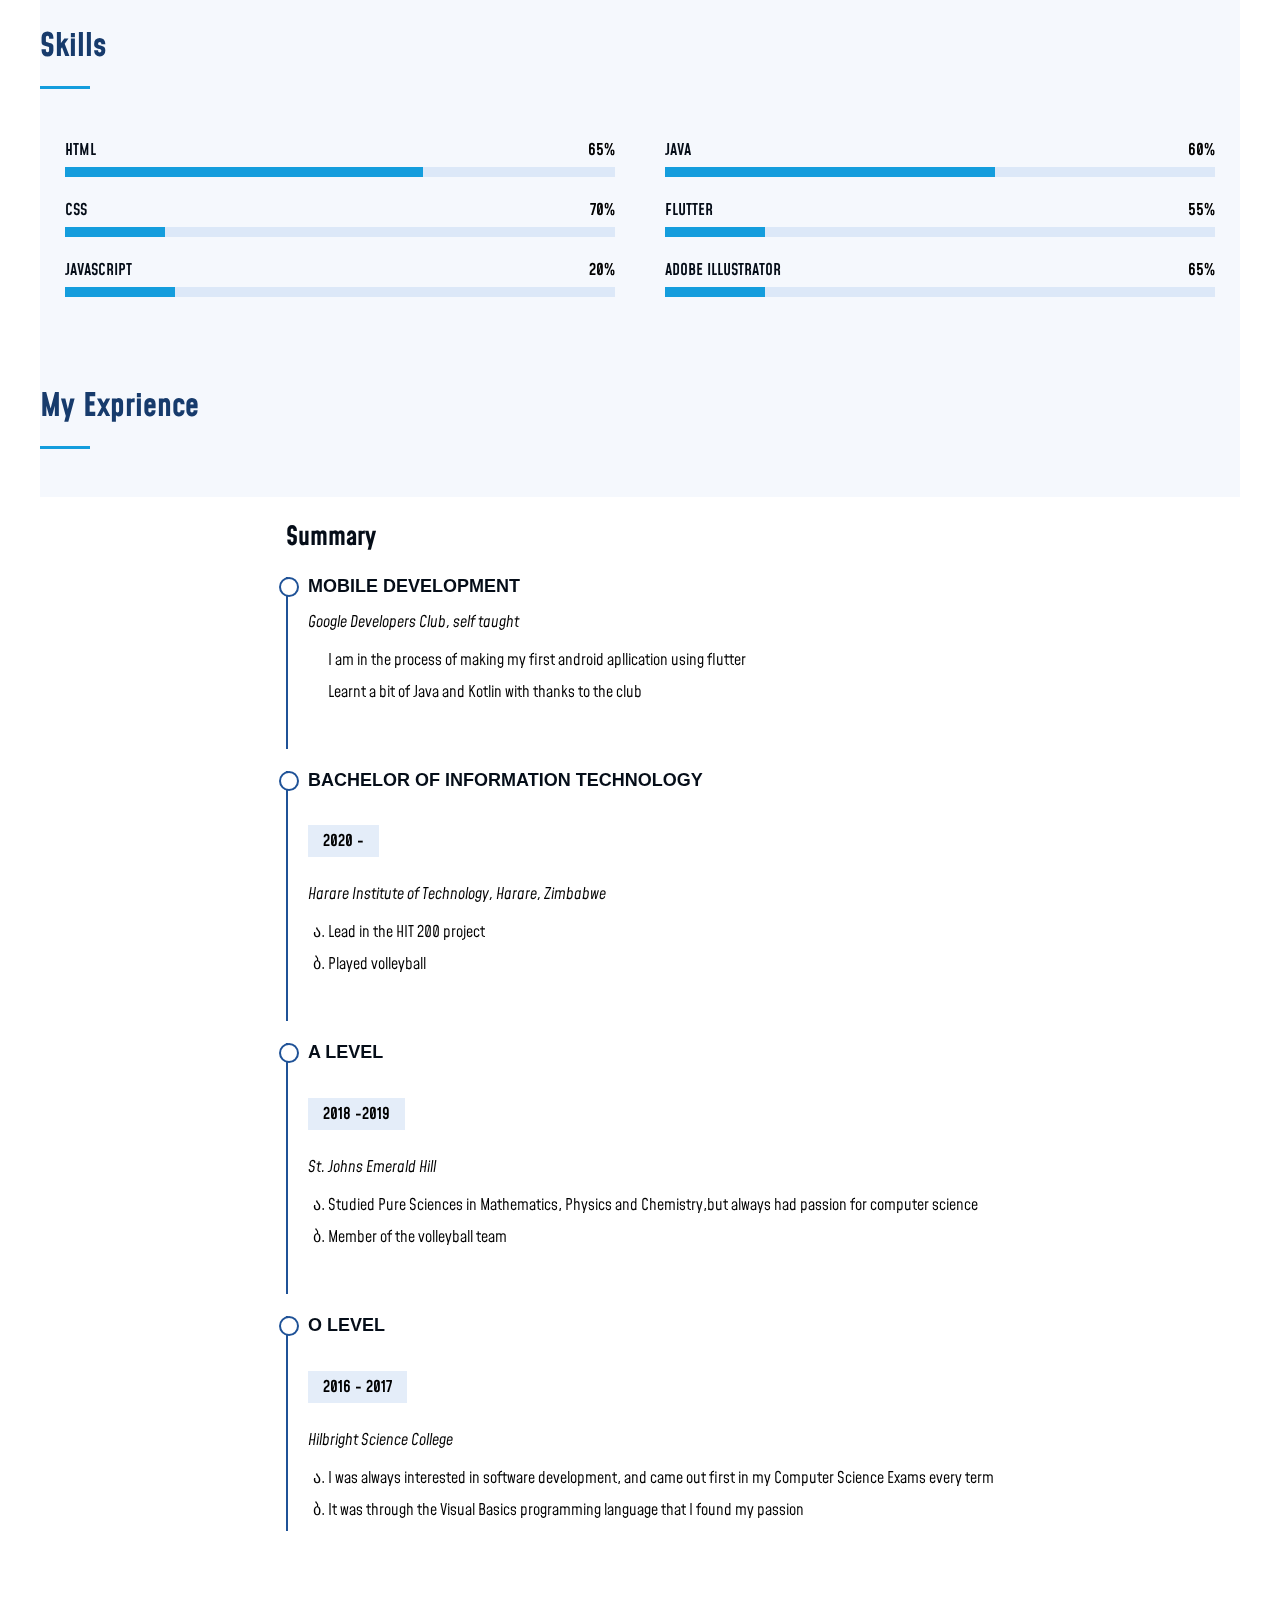
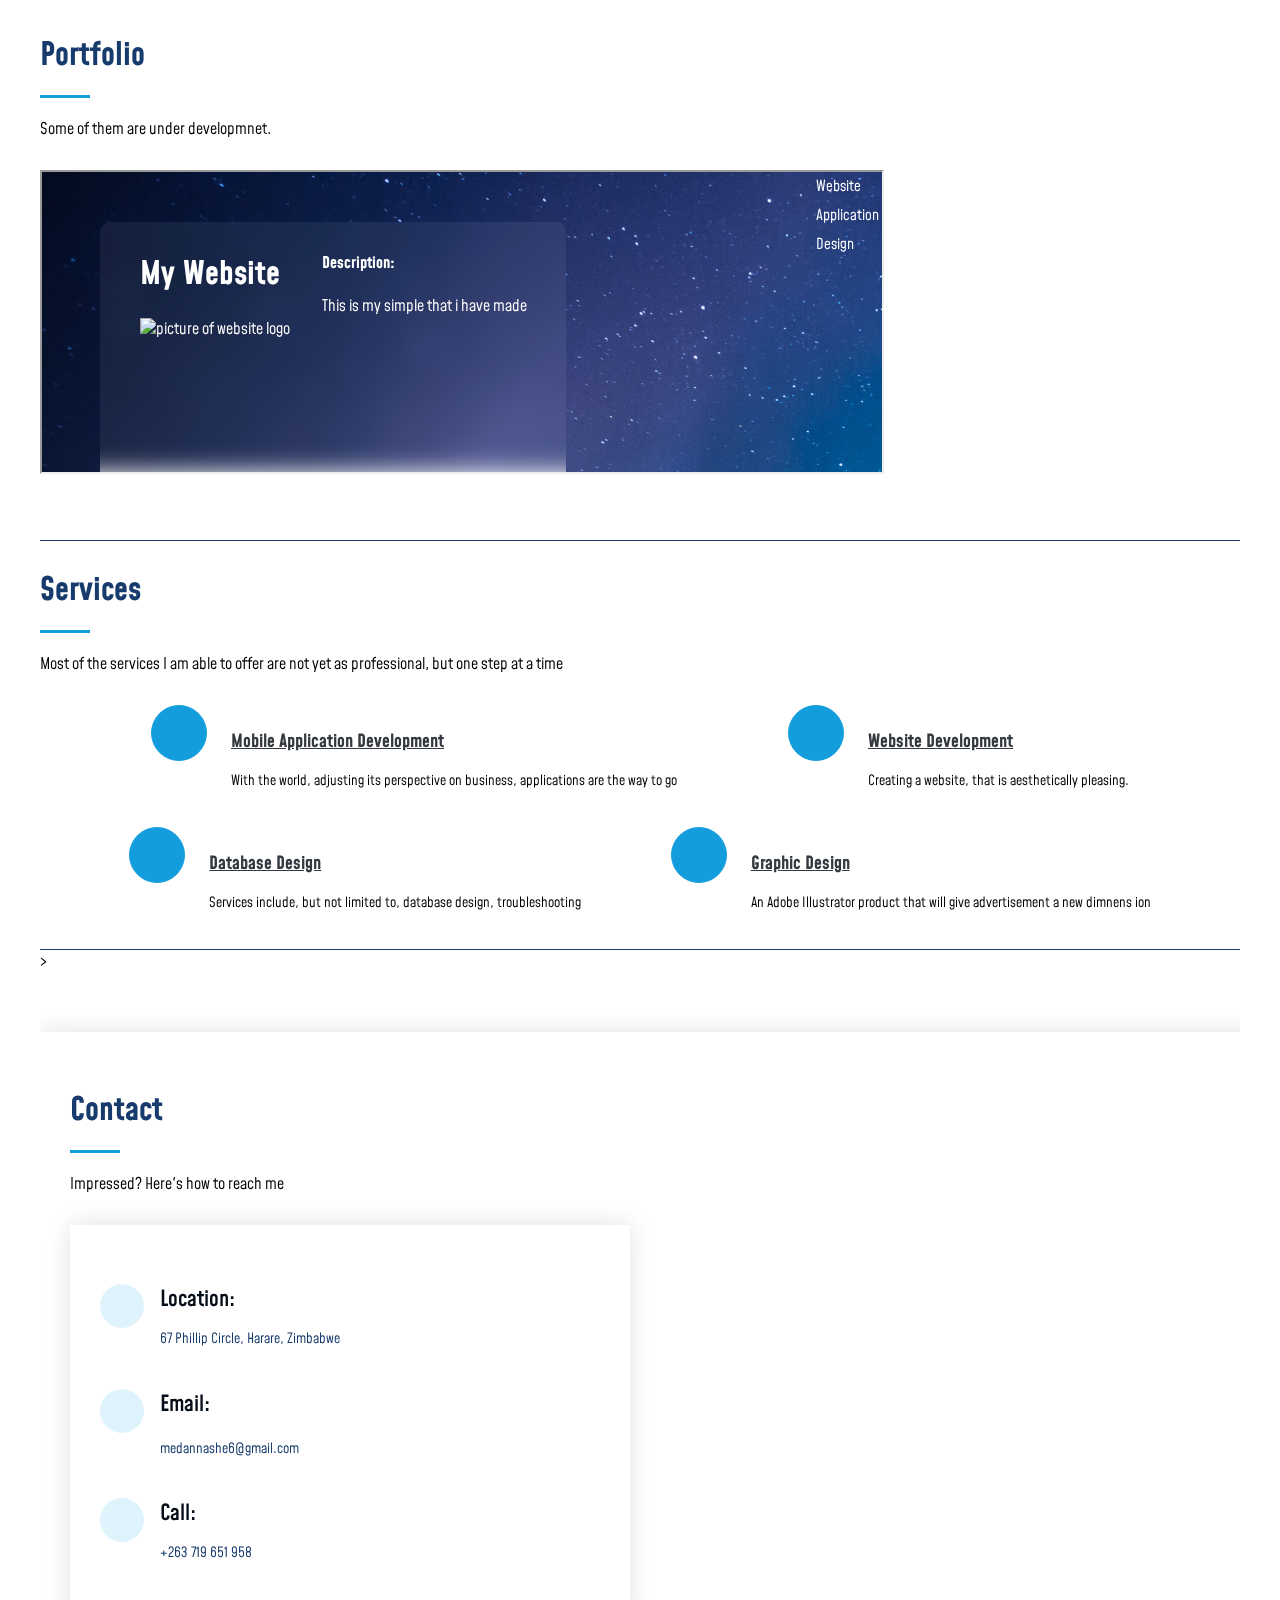
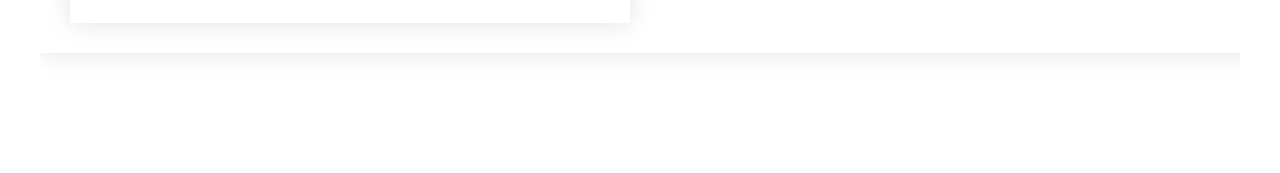
==== commit 568a40bb: "Update portfolio.html" ====
--- a/portfolio.html
+++ b/portfolio.html
@@ -33,8 +33,7 @@
           <div class="intro">
            <br>
         <p>I am very pleased that you have decided to take an interest on my portfolio! 
-         Before you get to know what I have done, get to know me first
-         I am a very curious and eager to learn type of developer, who is aspiring to become a father haha</p>
+         Before you get to know what I have done, get to know me first</p>
     </div>
       
       </div>  
--- a/pindex.css
+++ b/pindex.css
@@ -1,3 +1,12 @@
+*{
+  font-family: 'Mohave', sans-serif;
+ 
+}
+body{
+  margin: 2%;
+  display: flex;
+  justify-content: center;
+}
 i{
     color: #000;
 }
@@ -194,7 +203,8 @@
     justify-content: space-between;
     font-family: 'Mohave', sans-serif; 
     position: absolute;
-    left: 20%;
+    flex-direction: row;
+    left: 5%;
  
 }
 
@@ -205,8 +215,8 @@
 
 .count-box{
     display: flex;
-    justify-content: space-between;
-    flex-direction: column;
+    justify-content: space-around;
+    flex-direction: row;
 }
 
 #skills{
@@ -273,3 +283,200 @@
   #java{width: 60%;}
   #flutter{width: 55%;}
   #ai{width: 65%;}
+
+
+  .Edbg .Edbg-title {
+    font-size: 26px;
+    font-weight: 700;
+    margin-top: 20px;
+    margin-bottom: 20px;
+    color: #050d18;
+  }
+  .Edbg .Edbg-item {
+    padding: 0 0 20px 20px;
+    margin-top: -2px;
+    border-left: 2px solid #1f5297;
+    position: relative;
+  }
+  .Edbg .Edbg-item h4 {
+    line-height: 18px;
+    font-size: 18px;
+    font-weight: 600;
+    text-transform: uppercase;
+    font-family: "Poppins", sans-serif;
+    color: #050d18;
+    margin-bottom: 10px;
+  }
+  .Edbg .Edbg-item h5 {
+    font-size: 16px;
+    background: #e4edf9;
+    padding: 5px 15px;
+    display: inline-block;
+    font-weight: 600;
+    margin-bottom: 10px;
+  }
+  .Edbg .Edbg-item ul {
+    padding-left: 20px;
+  }
+  .Edbg .Edbg-item ul li {
+    padding-bottom: 10px;
+  }
+  .Edbg .Edbg-item:last-child {
+    padding-bottom: 0;
+  }
+  .Edbg .Edbg-item::before {
+    content: "";
+    position: absolute;
+    width: 16px;
+    height: 16px;
+    border-radius: 50px;
+    left: -9px;
+    top: 0;
+    background: #fff;
+    border: 2px solid #1f5297;
+  }
+  .bg{
+    list-style-type: georgian;
+  }
+
+
+  .parent-container{
+    display: flex;
+    height:5000px;
+    width: 90%;
+    border: 1px solid #000; 
+   justify-content: flex-start;
+   justify-self: auto;
+   right: 0px;
+   
+  }
+  .services .icon-box {
+    margin-bottom: 20px;
+  }
+  .services .icon {
+    float: left;
+    display: flex;
+    align-items: center;
+    justify-content: center;
+    width: 54px;
+    height: 54px;
+    background: #149ddd;
+    border-radius: 50%;
+    transition: 0.5s;
+    border: 1px solid #149ddd;
+  }
+  .services .icon i {
+    color: #fff;
+    font-size: 24px;
+    line-height: 0;
+  }
+  .services .icon-box:hover .icon {
+    background: #fff;
+  }
+  .services .icon-box:hover .icon i {
+    color: #149ddd;
+  }
+  .services .title {
+    margin-left: 80px;
+    font-weight: 700;
+    margin-bottom: 15px;
+    font-size: 18px;
+  }
+  .services .title a {
+    color: #343a40;
+  }
+  .services .title a:hover {
+    color: #149ddd;
+  }
+  .services .description {
+    margin-left: 80px;
+    line-height: 24px;
+    font-size: 14px;
+  }
+
+  iframe{
+    left: 50%;
+  }
+  .servicecontainer{
+    border-top:1px solid #173b6c;
+    border-bottom: 1px solid #173b6c ;
+    display: flex;
+    flex-direction: column;
+    justify-content: flex-start;
+  }
+  .contact {
+    padding-bottom: 130px;
+  }
+  .contact .info {
+    padding: 30px;
+    background: #fff;
+    width: 100%;
+    box-shadow: 0 0 24px 0 rgba(0, 0, 0, 0.12);
+  }
+  .contact .info i {
+    font-size: 20px;
+    color: #149ddd;
+    float: left;
+    width: 44px;
+    height: 44px;
+    background: #dff3fc;
+    display: flex;
+    justify-content: center;
+    align-items: center;
+    border-radius: 50px;
+    transition: all 0.3s ease-in-out;
+  }
+  .contact .info h4 {
+    padding: 0 0 0 60px;
+    font-size: 22px;
+    font-weight: 600;
+    margin-bottom: 5px;
+    color: #050d18;
+  }
+  .contact .info p {
+    padding: 0 0 10px 60px;
+    margin-bottom: 20px;
+    font-size: 14px;
+    color: #173b6c;
+  }
+  .contact .info .email p {
+    padding-top: 5px;
+  }
+  .contact .info .social-links {
+    padding-left: 60px;
+  }
+  .contact .info .social-links a {
+    font-size: 18px;
+    display: inline-block;
+    background: #333;
+    color: #fff;
+    line-height: 1;
+    padding: 8px 0;
+    border-radius: 50%;
+    text-align: center;
+    width: 36px;
+    height: 36px;
+    transition: 0.3s;
+    margin-right: 10px;
+  }
+  .contact .info .social-links a:hover {
+    background: #149ddd;
+    color: #fff;
+  }
+  .contact .info .email:hover i, .contact .info .address:hover i, .contact .info .phone:hover i {
+    background: #149ddd;
+    color: #fff;
+  }
+  .contact {
+    width: 100%;
+    padding: 30px;
+    background: #fff;
+    box-shadow: 0 0 24px 0 rgba(0, 0, 0, 0.12);
+  }
+  .contact .form-group {
+    padding-bottom: 8px;
+  }
+  
+  .card-row{
+    width: 500px;
+  }
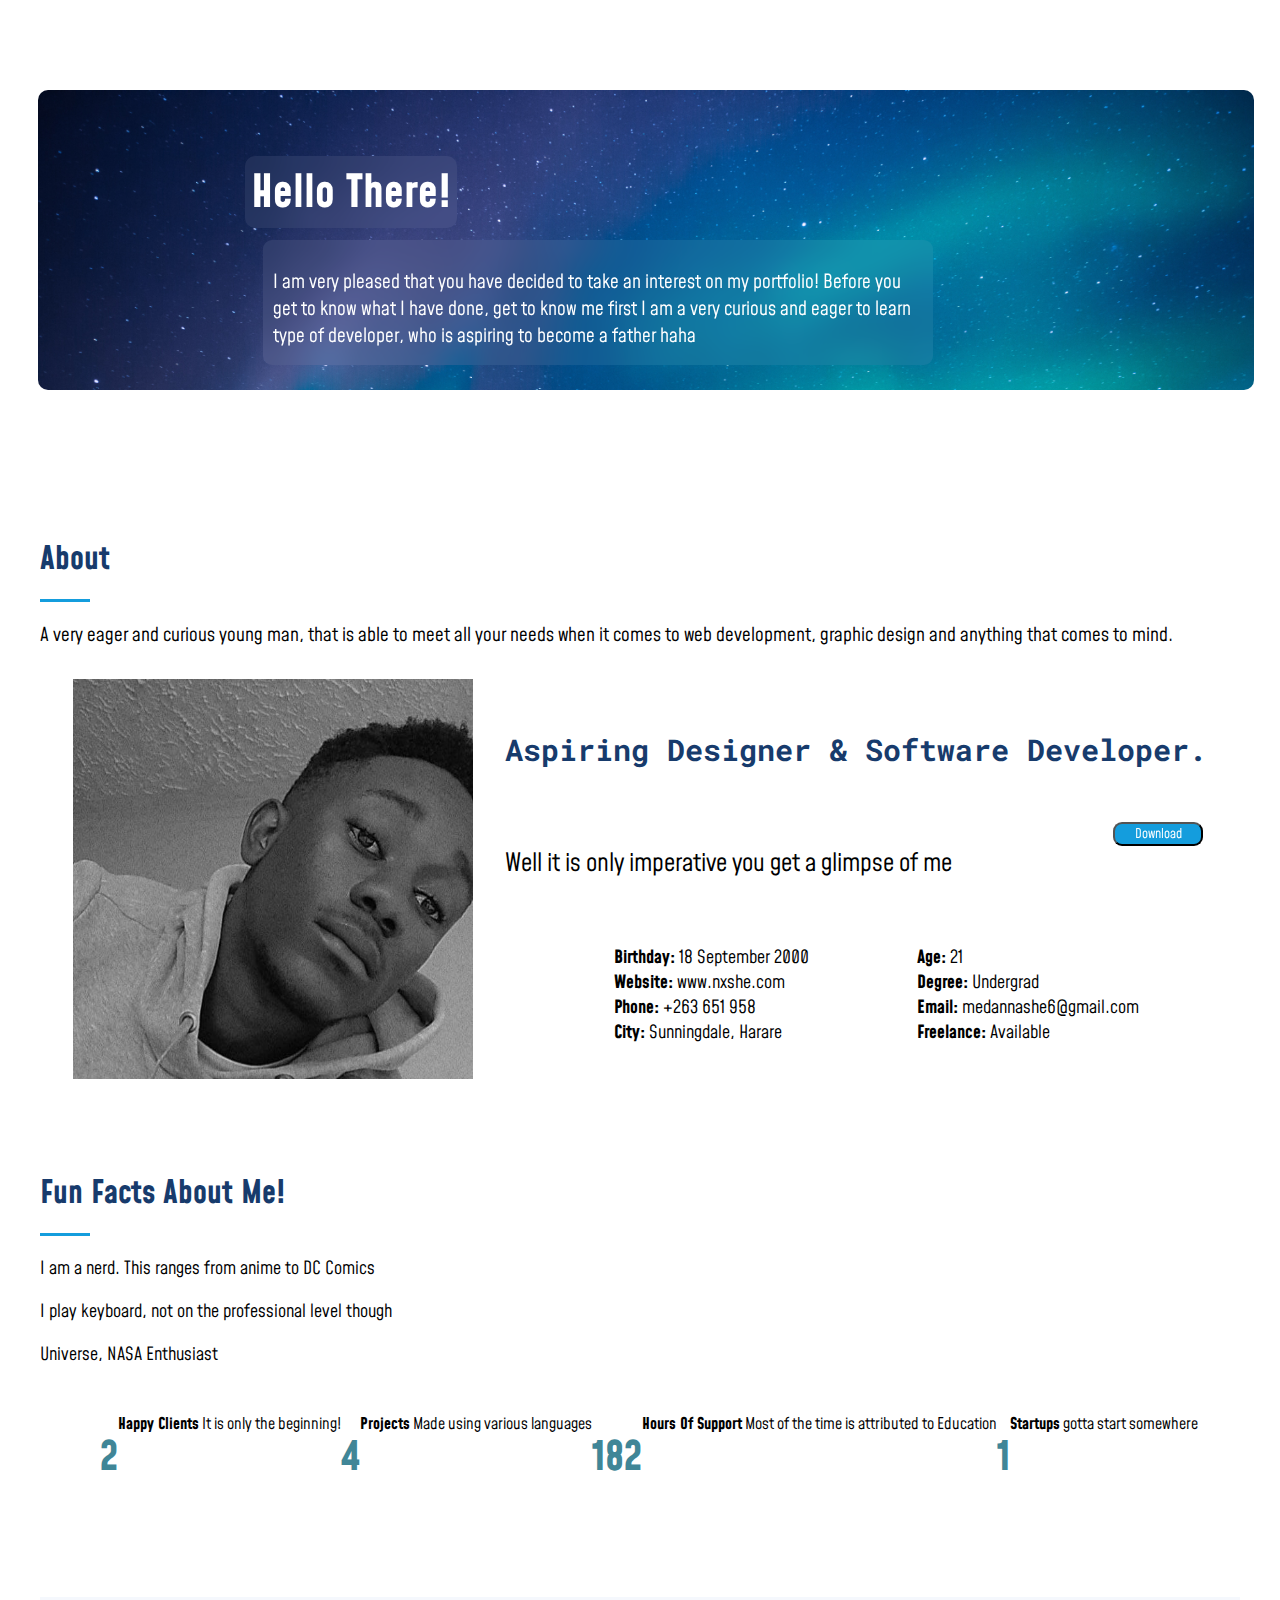
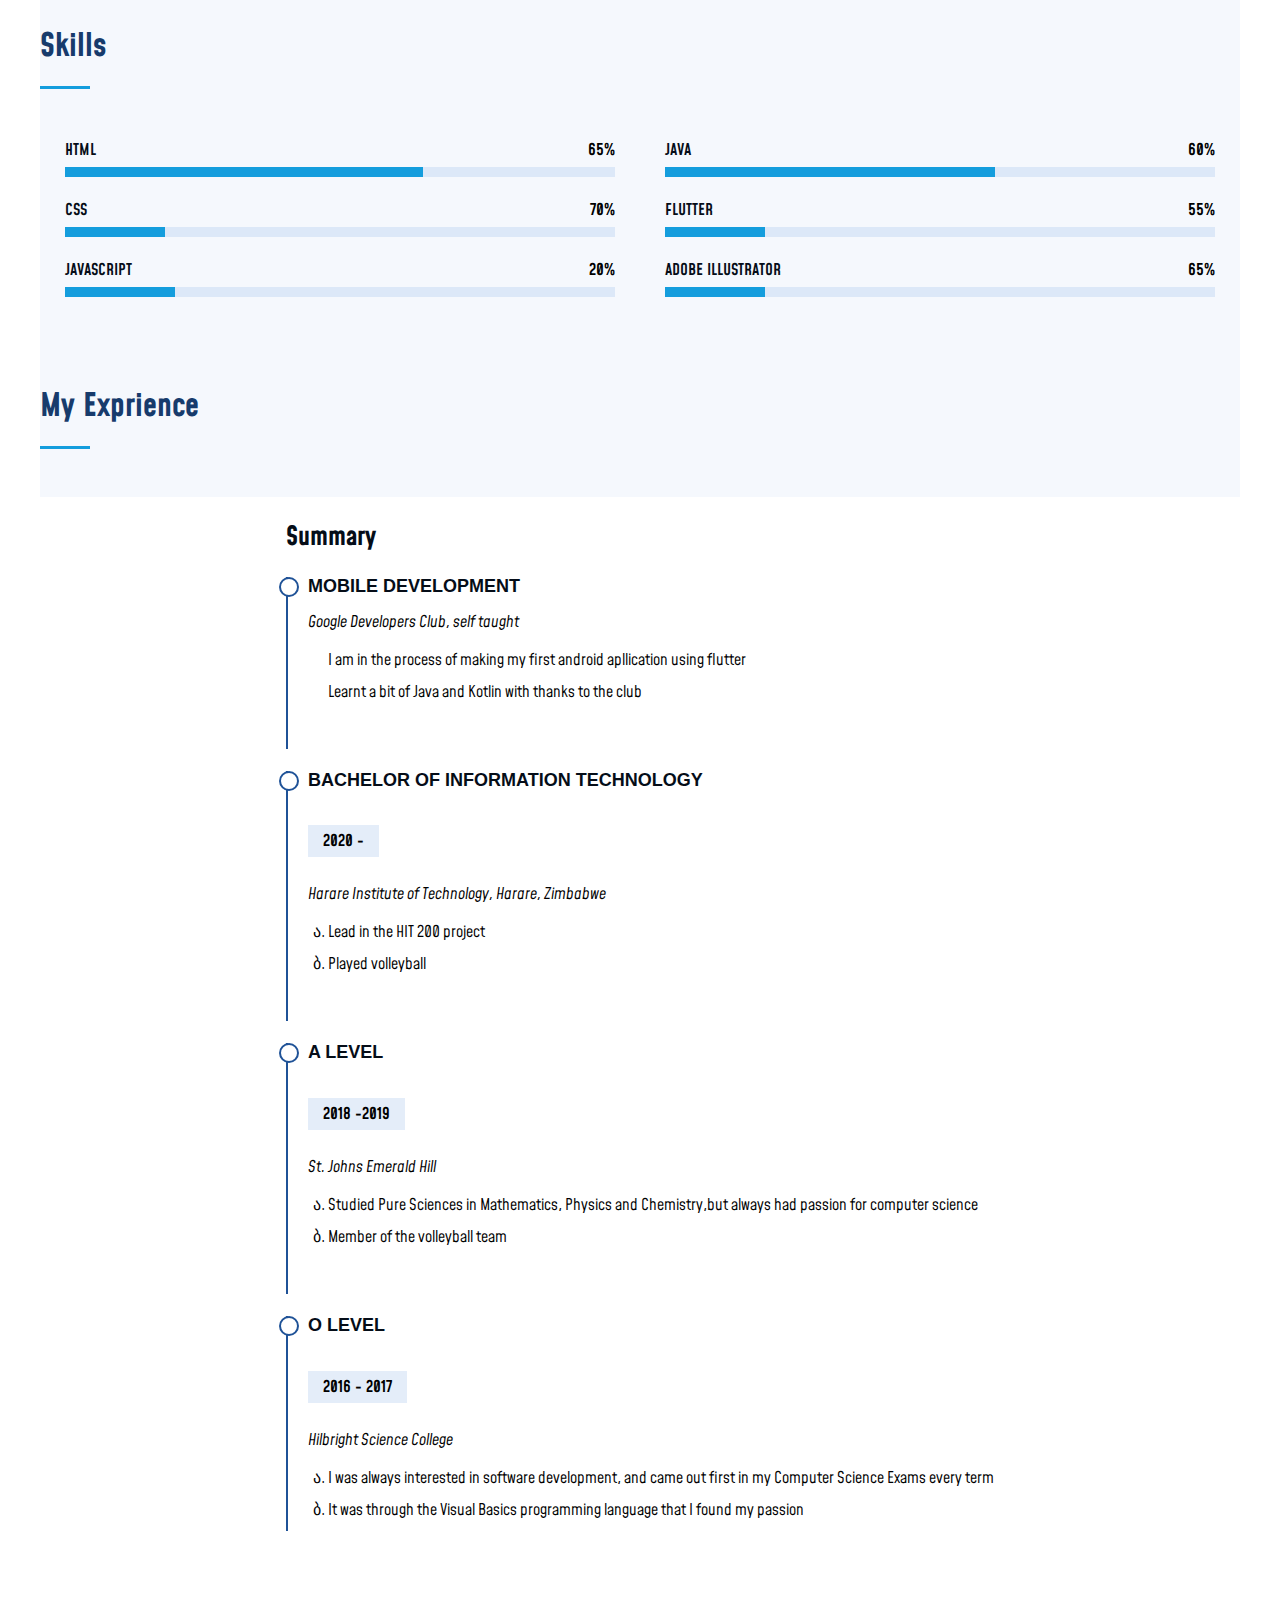
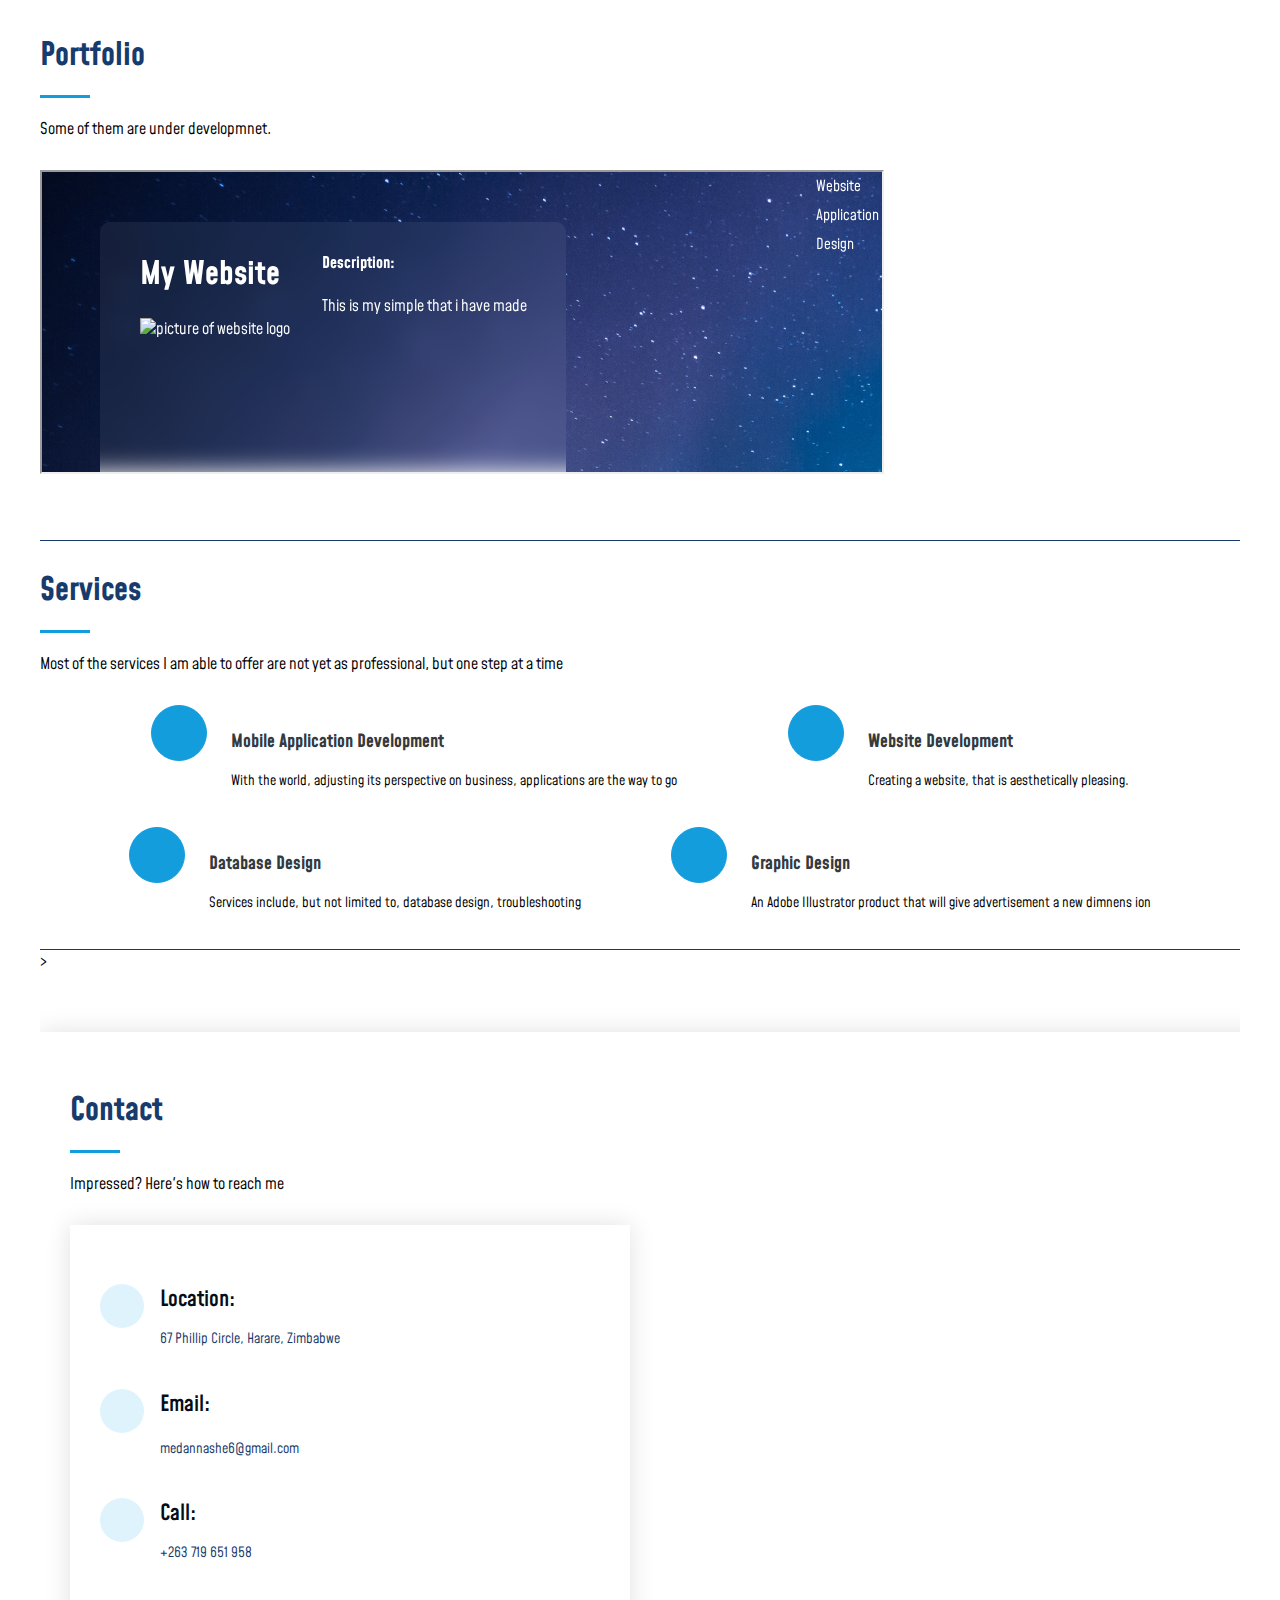
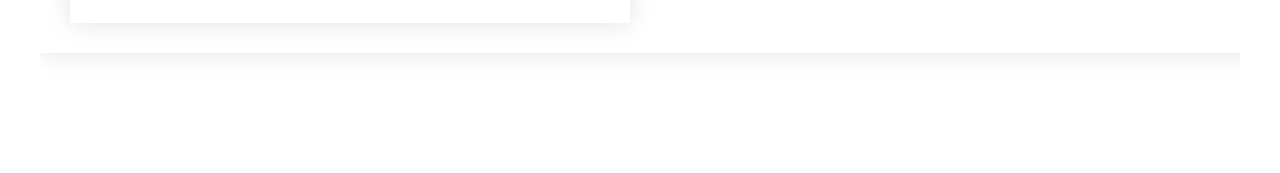
==== commit 15843165: "Update portfolio.html" ====
--- a/portfolio.html
+++ b/portfolio.html
@@ -33,7 +33,8 @@
           <div class="intro">
            <br>
         <p>I am very pleased that you have decided to take an interest on my portfolio! 
-         Before you get to know what I have done, get to know me first</p>
+         Before you get to know what I have done, get to know me first
+         I am a very curious and eager to learn type of developer, who is aspiring to become a father haha</p>
     </div>
       
       </div>  
@@ -325,6 +326,9 @@
 
   </div>
 </section>
-
+ 
+<div class="download">
+  <a href="Nashe Chagumaira_IT_2022.pdf" target="_blank"><input type="button" class="button" value="Download"><i class="las la-download"></i></a>
+</div>
     </body>
 </html>
--- a/pindex.css
+++ b/pindex.css
@@ -21,7 +21,7 @@
 background-size: cover ;
 background-repeat: no-repeat;
     position: absolute;
-    height: 50%;
+    height: 300px;
    top: 10%;
     width: 95%;
     border-radius: 10px;
@@ -31,6 +31,7 @@
 
 a{
     color: #000;
+    text-decoration: none;
 }
 .social{
     position: absolute;
@@ -480,3 +481,13 @@
   .card-row{
     width: 500px;
   }
+
+  .button,.download{
+    position: fixed;
+    bottom: 6%;
+    right: 6%;
+    width: 90px;
+    color: #fff;
+    background-color: #149ddd;
+    border-radius: 9px;
+  }
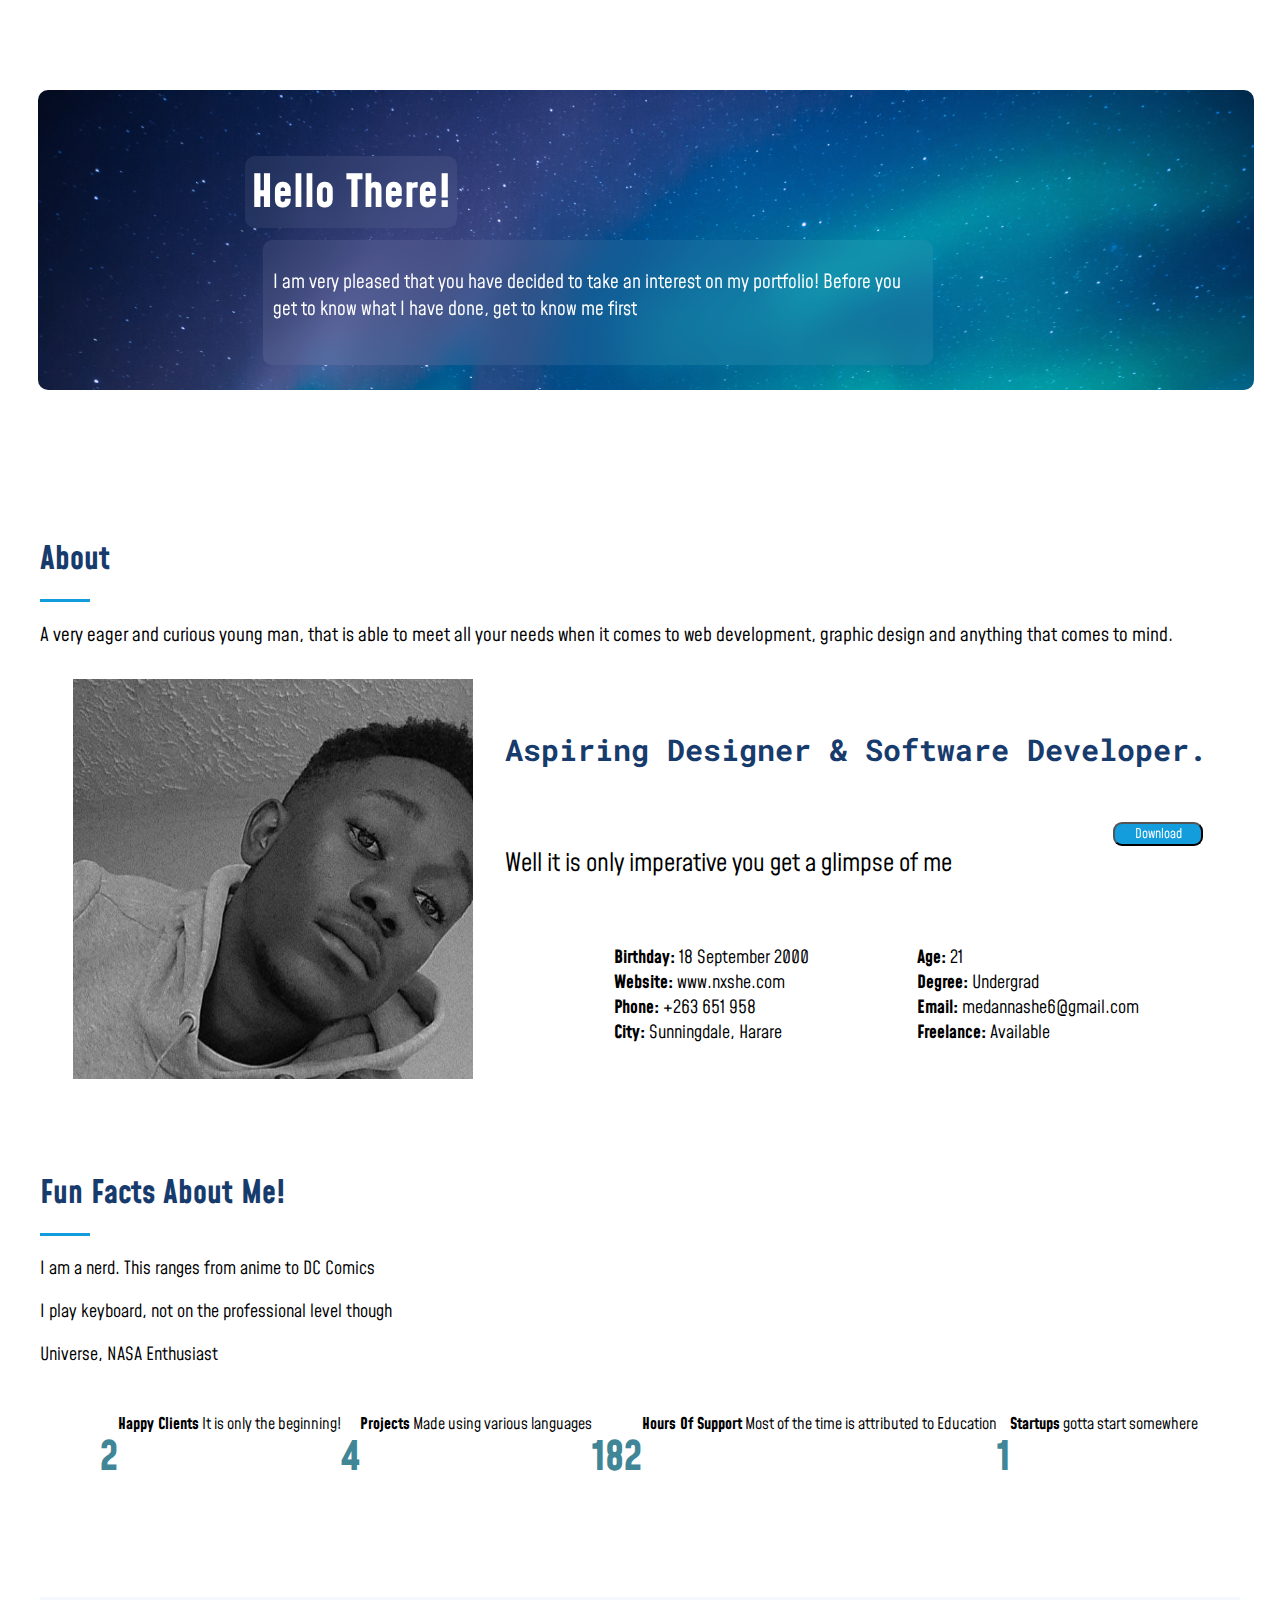
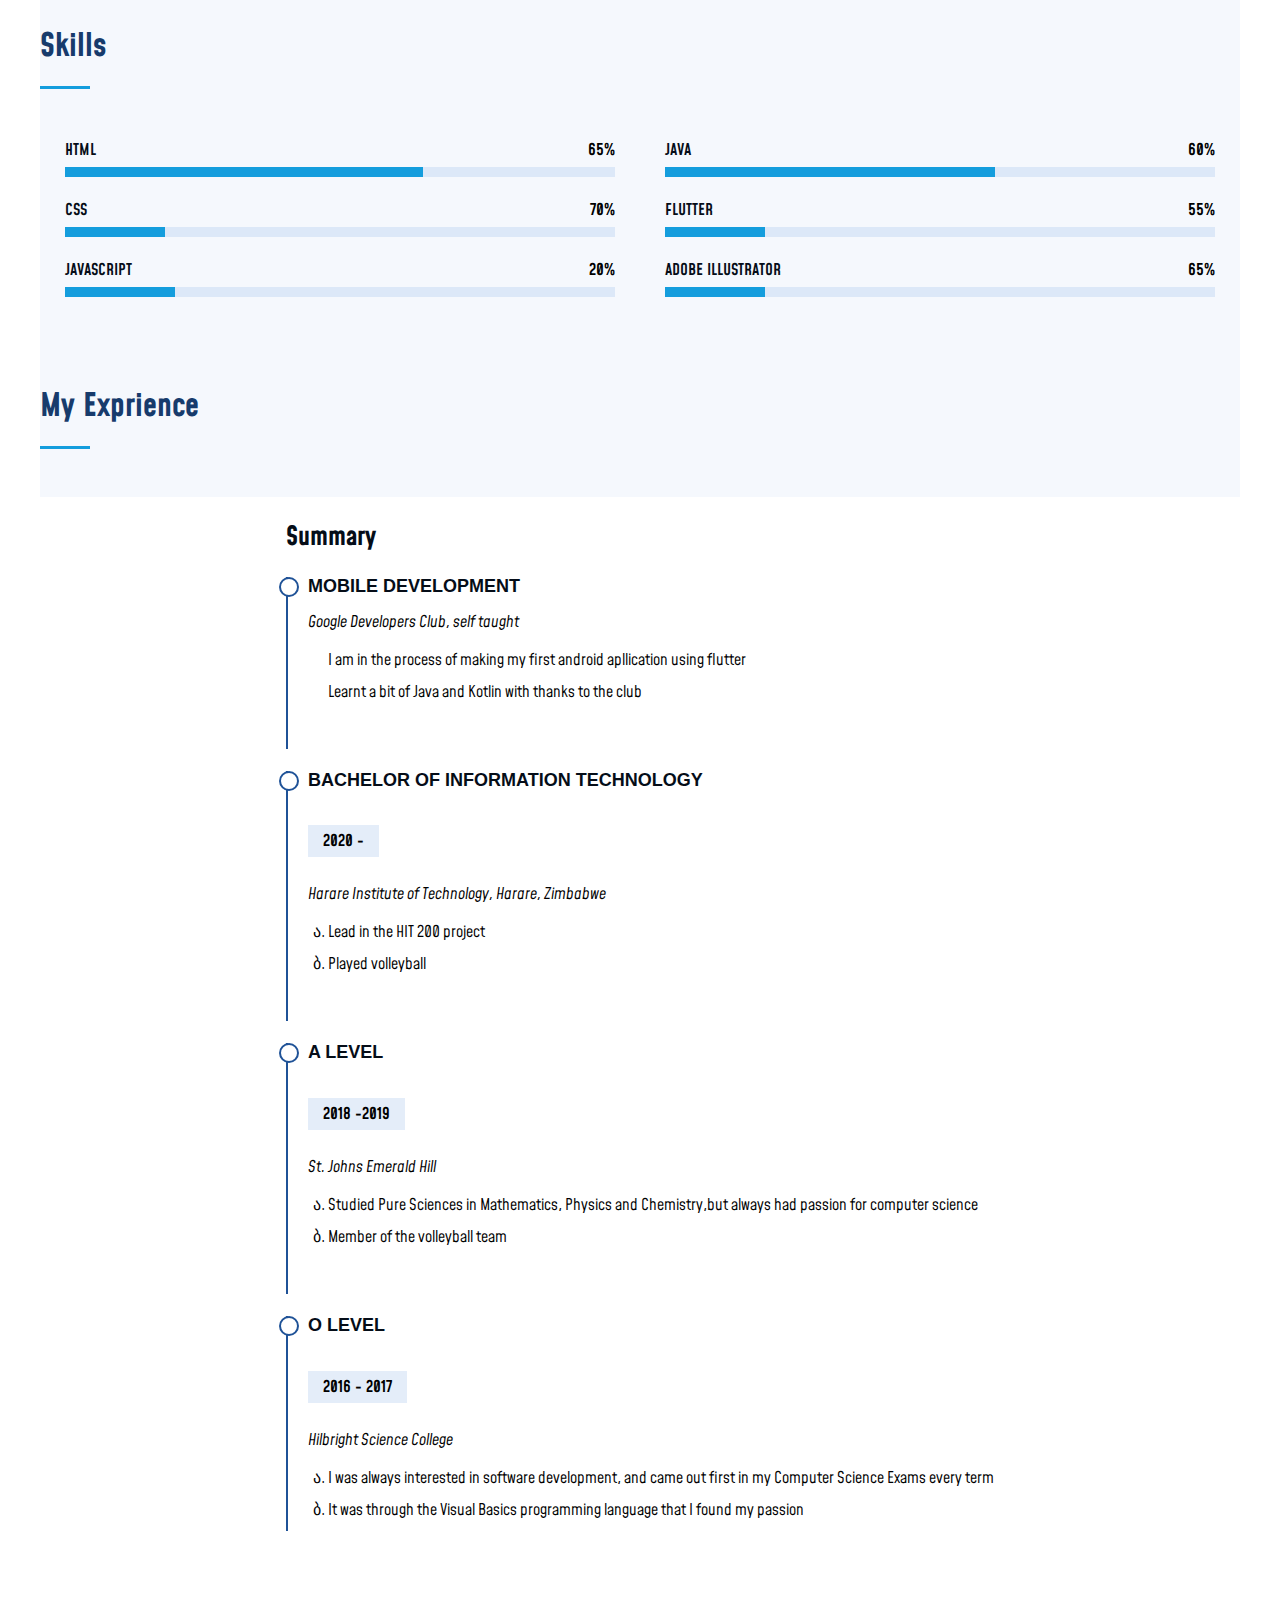
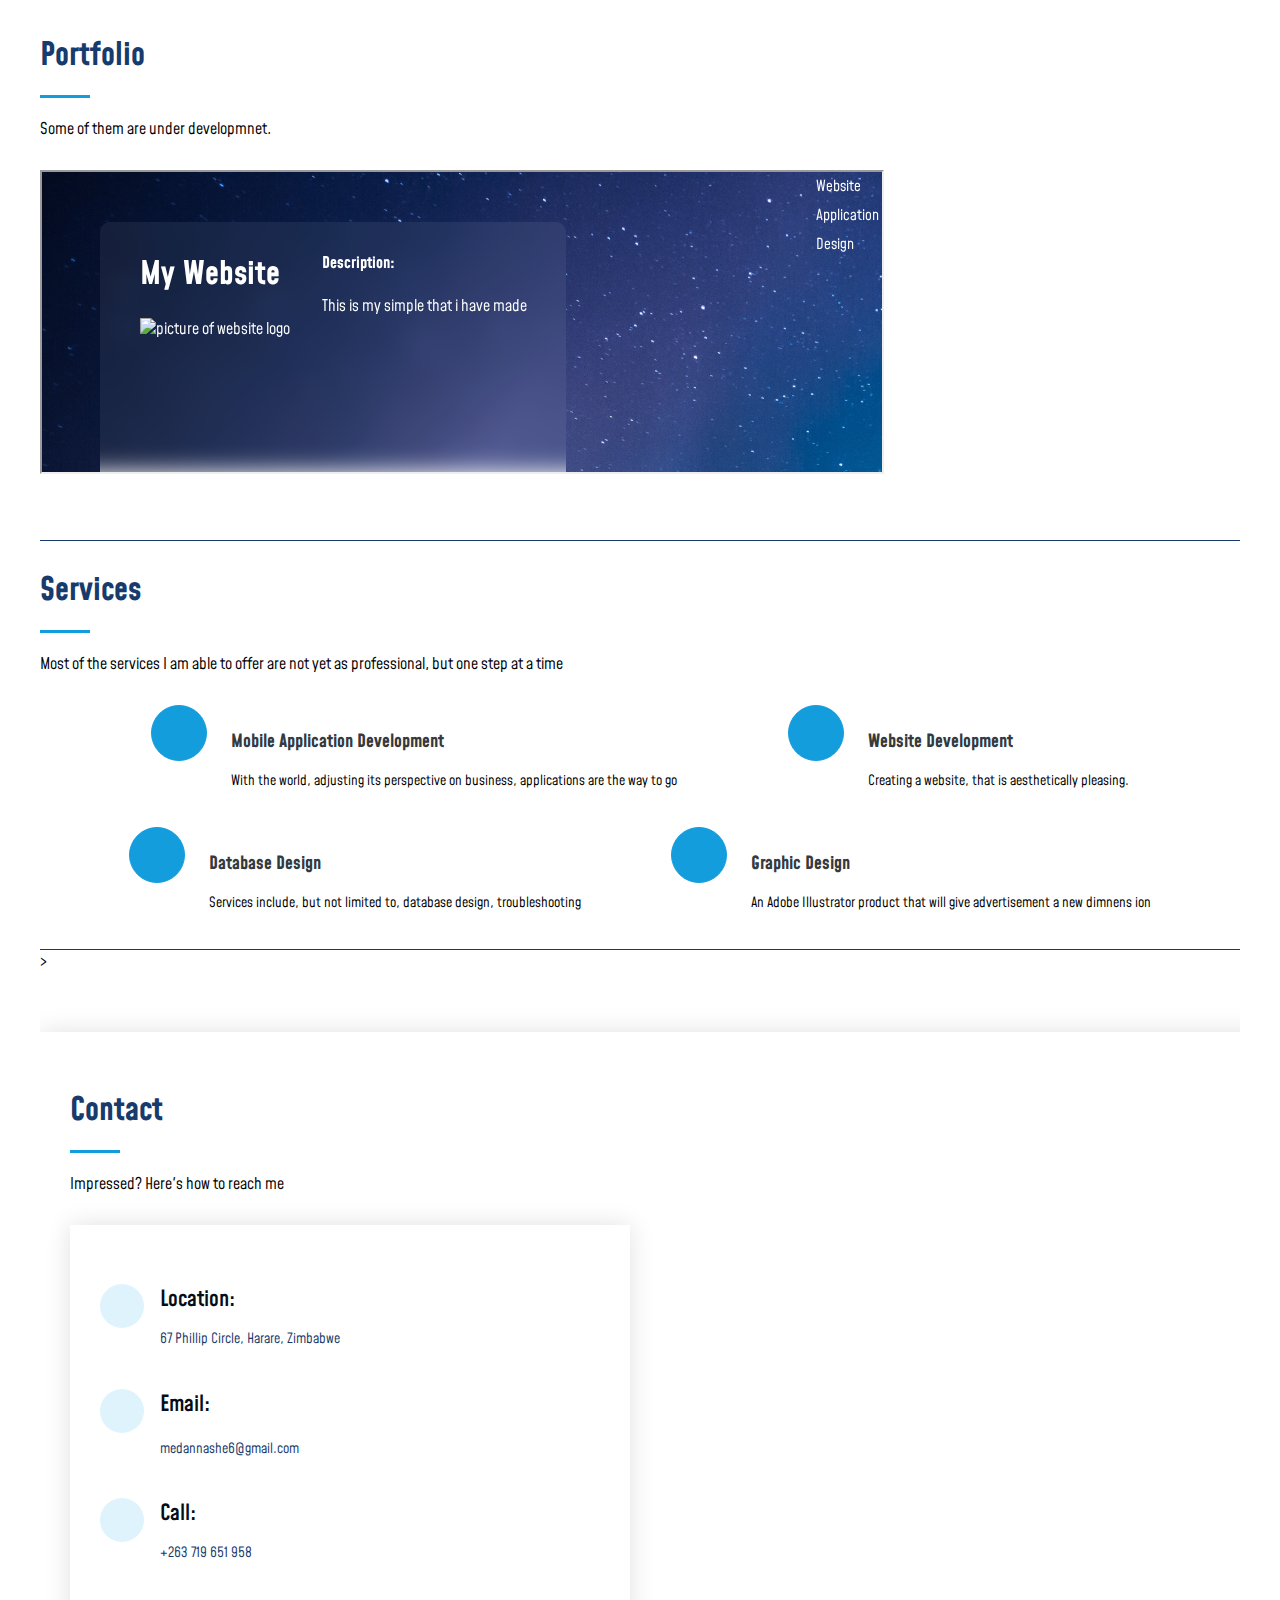
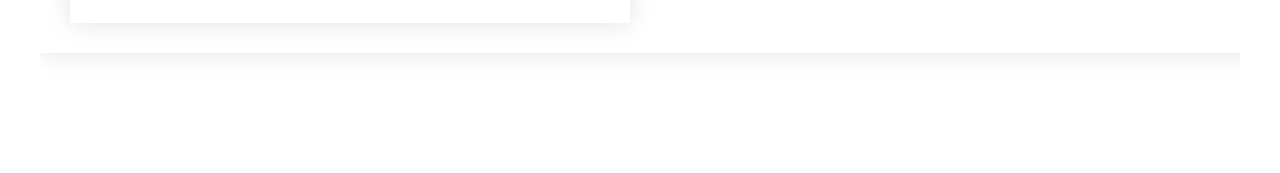
==== commit c2d34ee4: "Update portfolio.html" ====
--- a/portfolio.html
+++ b/portfolio.html
@@ -34,7 +34,7 @@
            <br>
         <p>I am very pleased that you have decided to take an interest on my portfolio! 
          Before you get to know what I have done, get to know me first
-         I am a very curious and eager to learn type of developer, who is aspiring to become a father haha</p>
+    </p>
     </div>
       
       </div>  
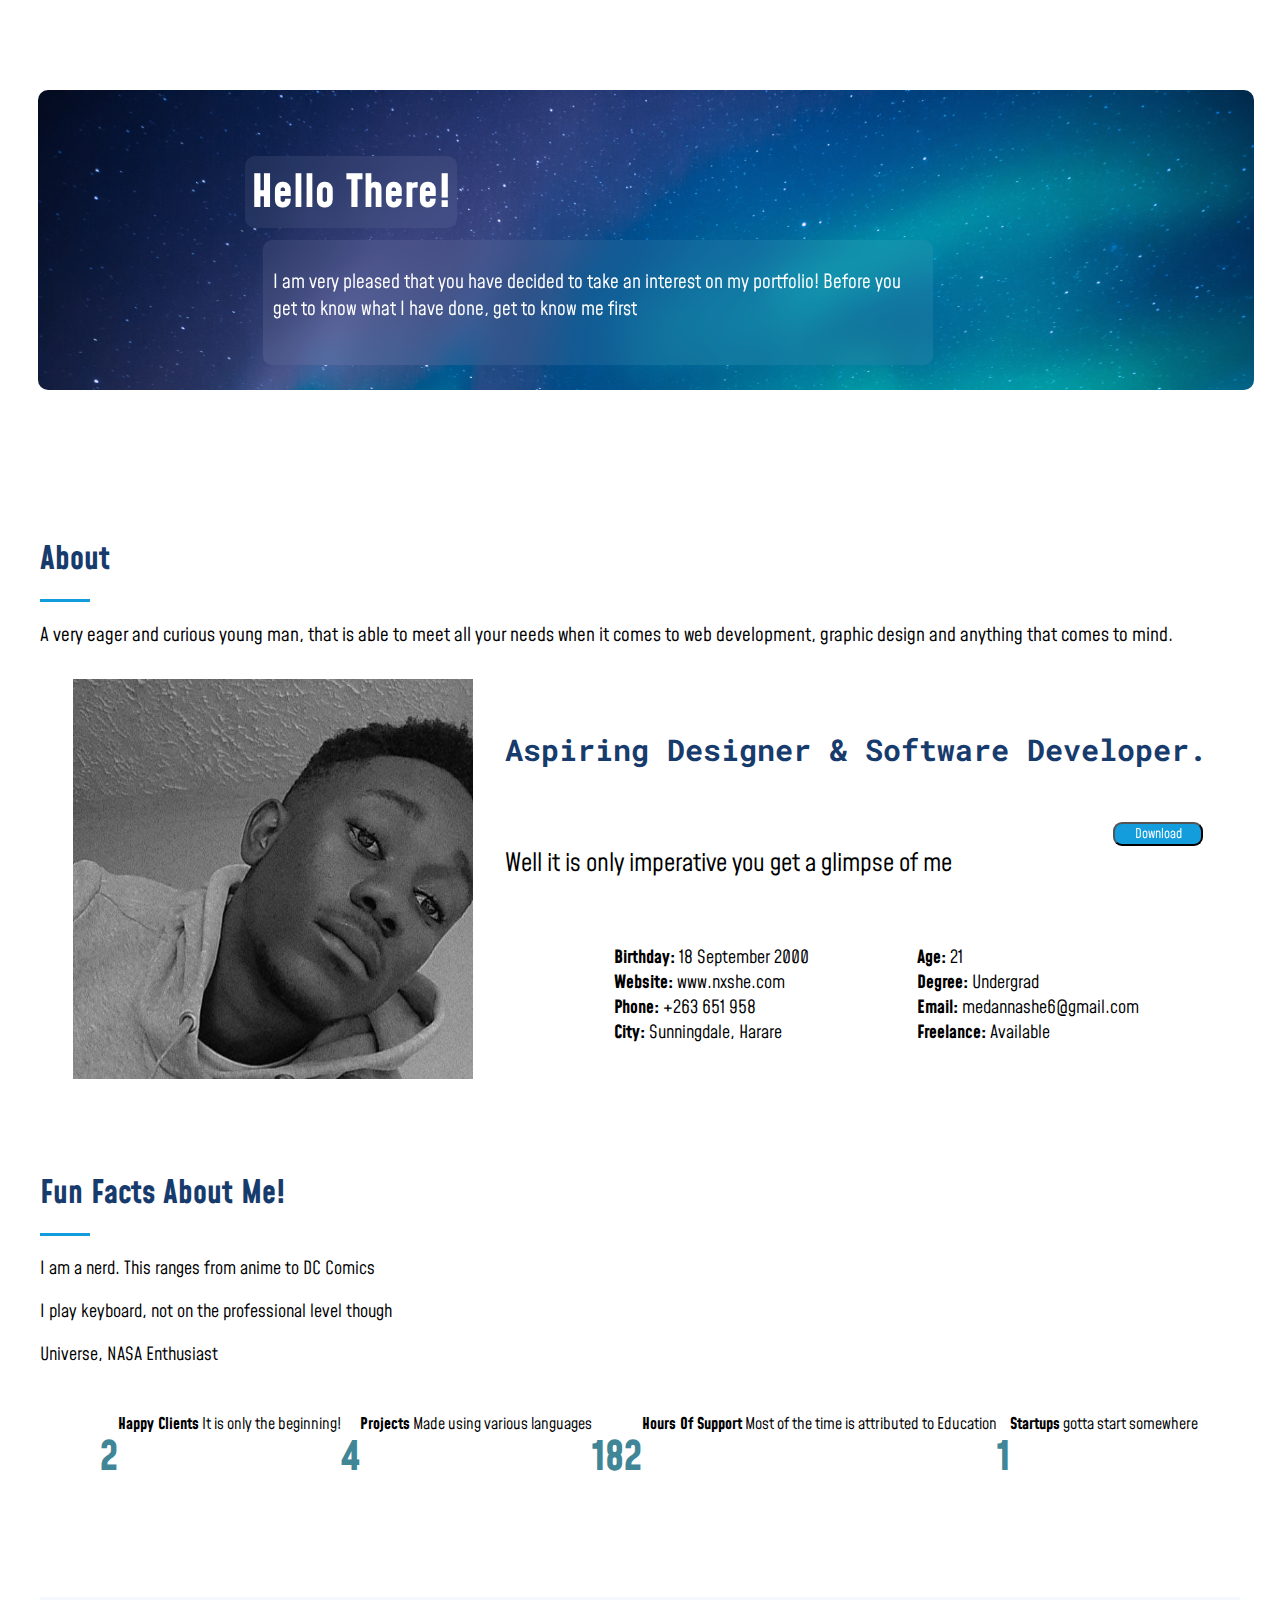
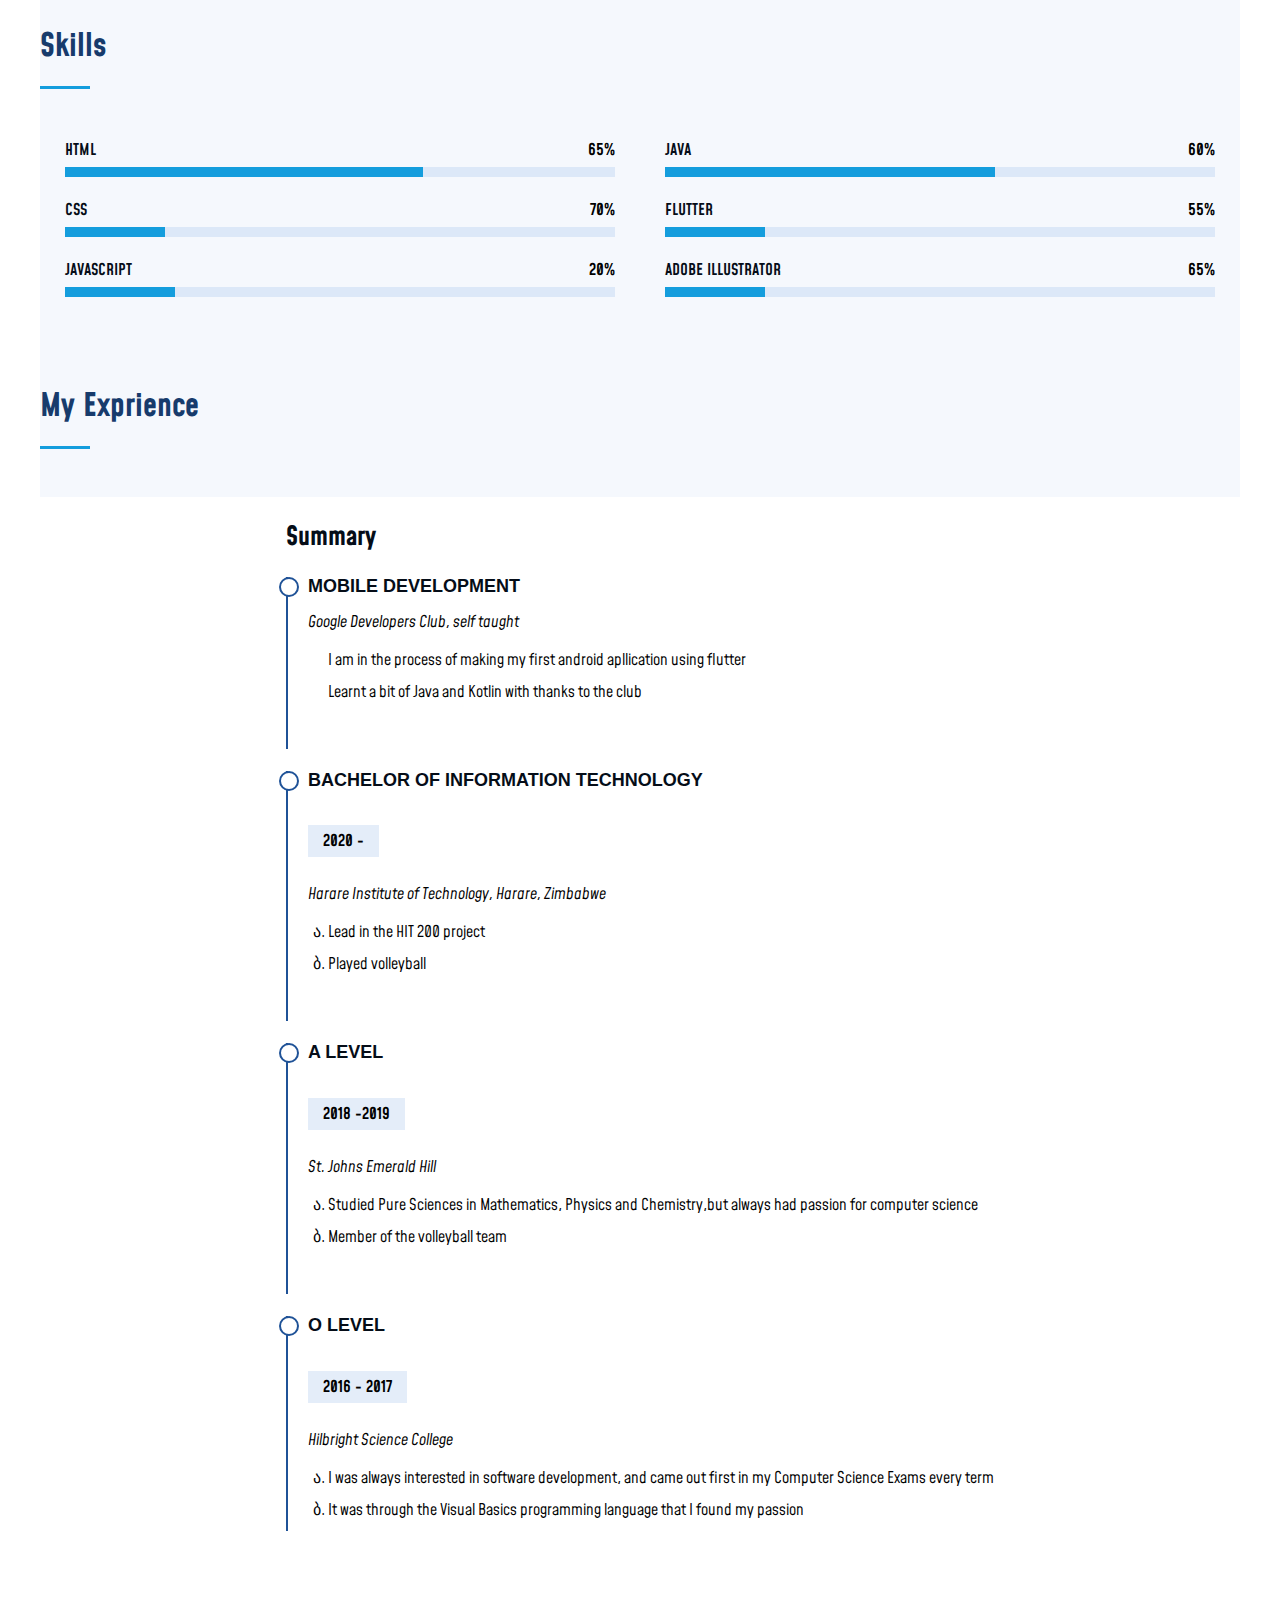
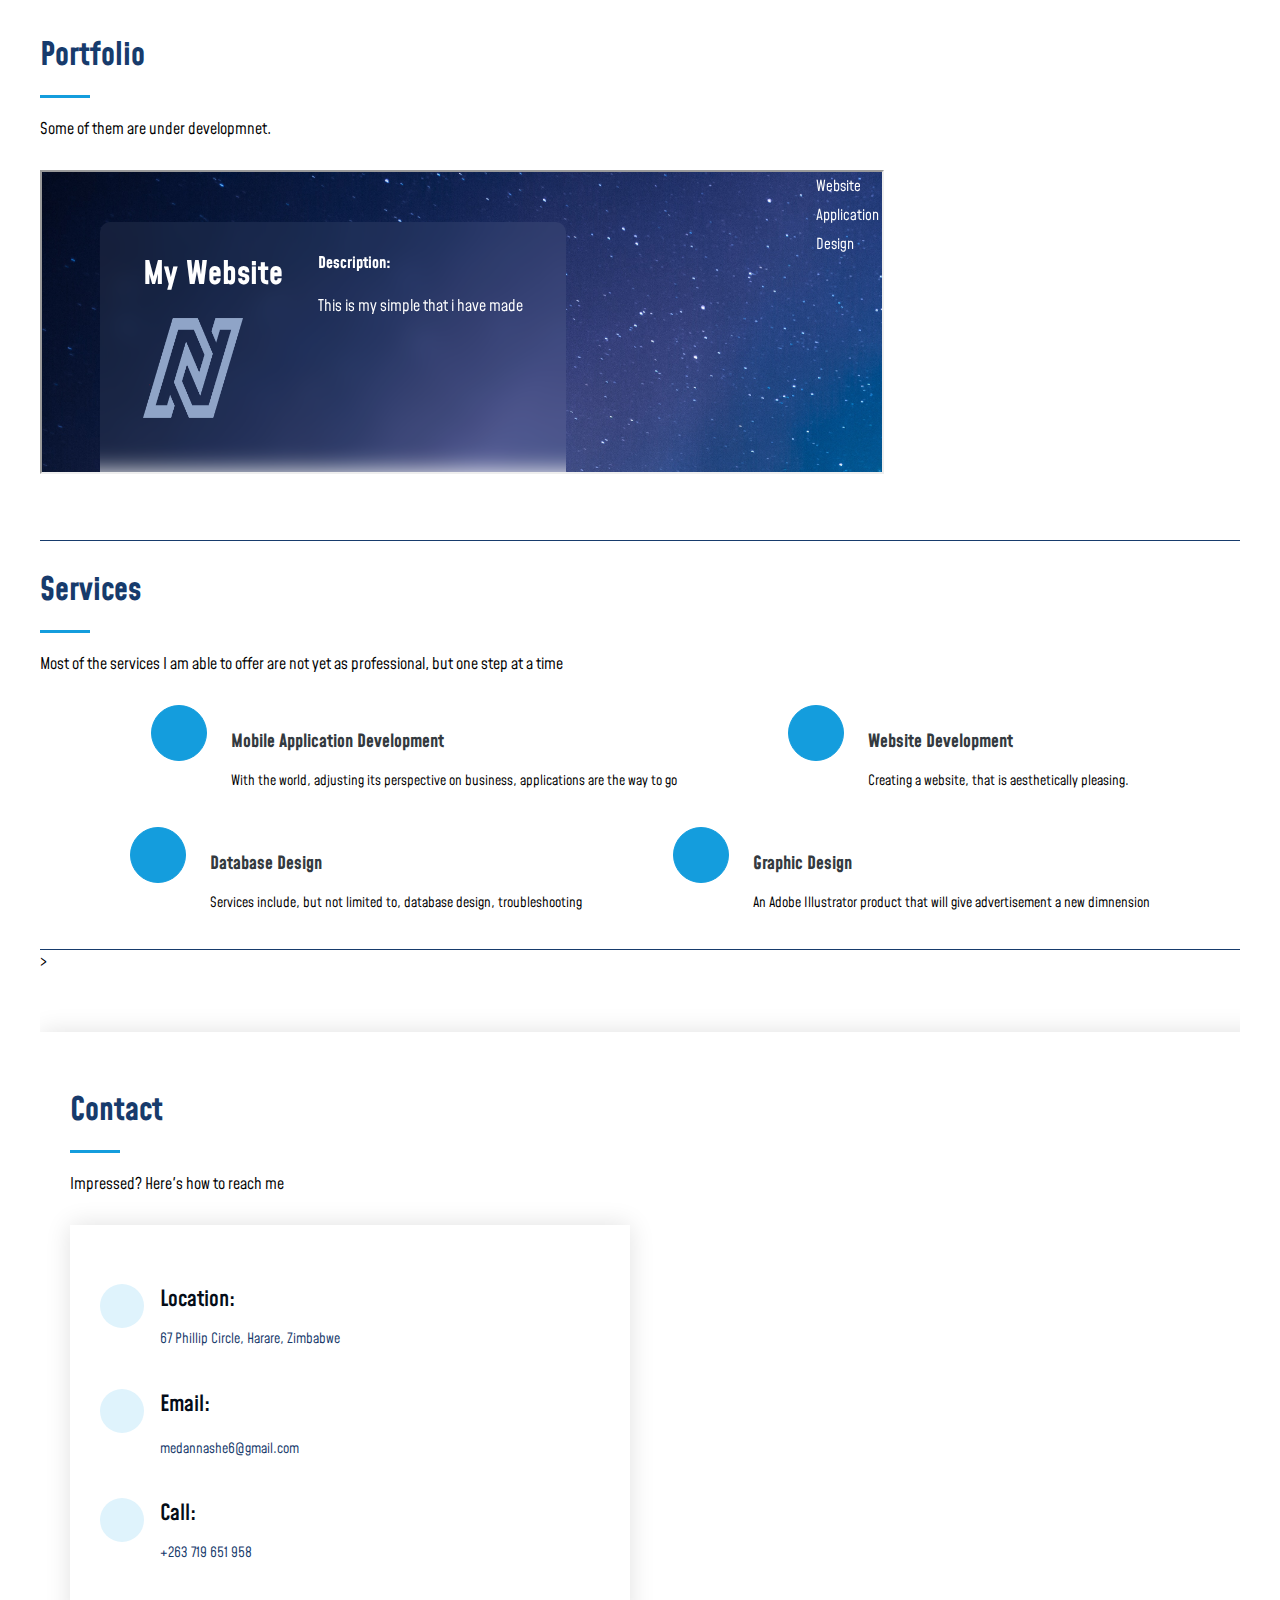
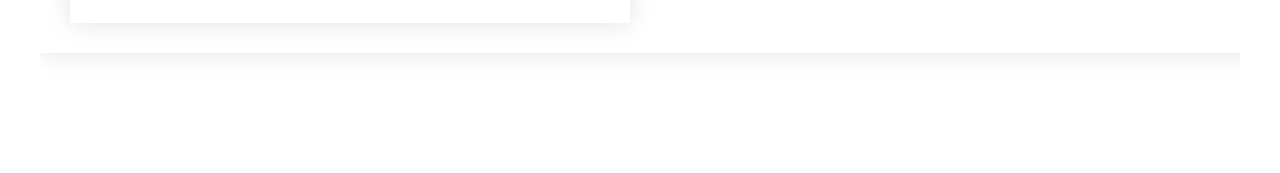
==== commit 69860a8d: "Update portfolio.html" ====
--- a/portfolio.html
+++ b/portfolio.html
@@ -280,7 +280,7 @@
   <div class="icon-box">
     <div class="icon"><i class="lab la-adobe"></i></div>
     <h4 class="title"><a href="">Graphic Design</a></h4>
-    <p class="description">An Adobe Illustrator product that will give advertisement a new dimnens  ion</p>
+    <p class="description">An Adobe Illustrator product that will give advertisement a new dimnension</p>
   </div>
 
   </div>
